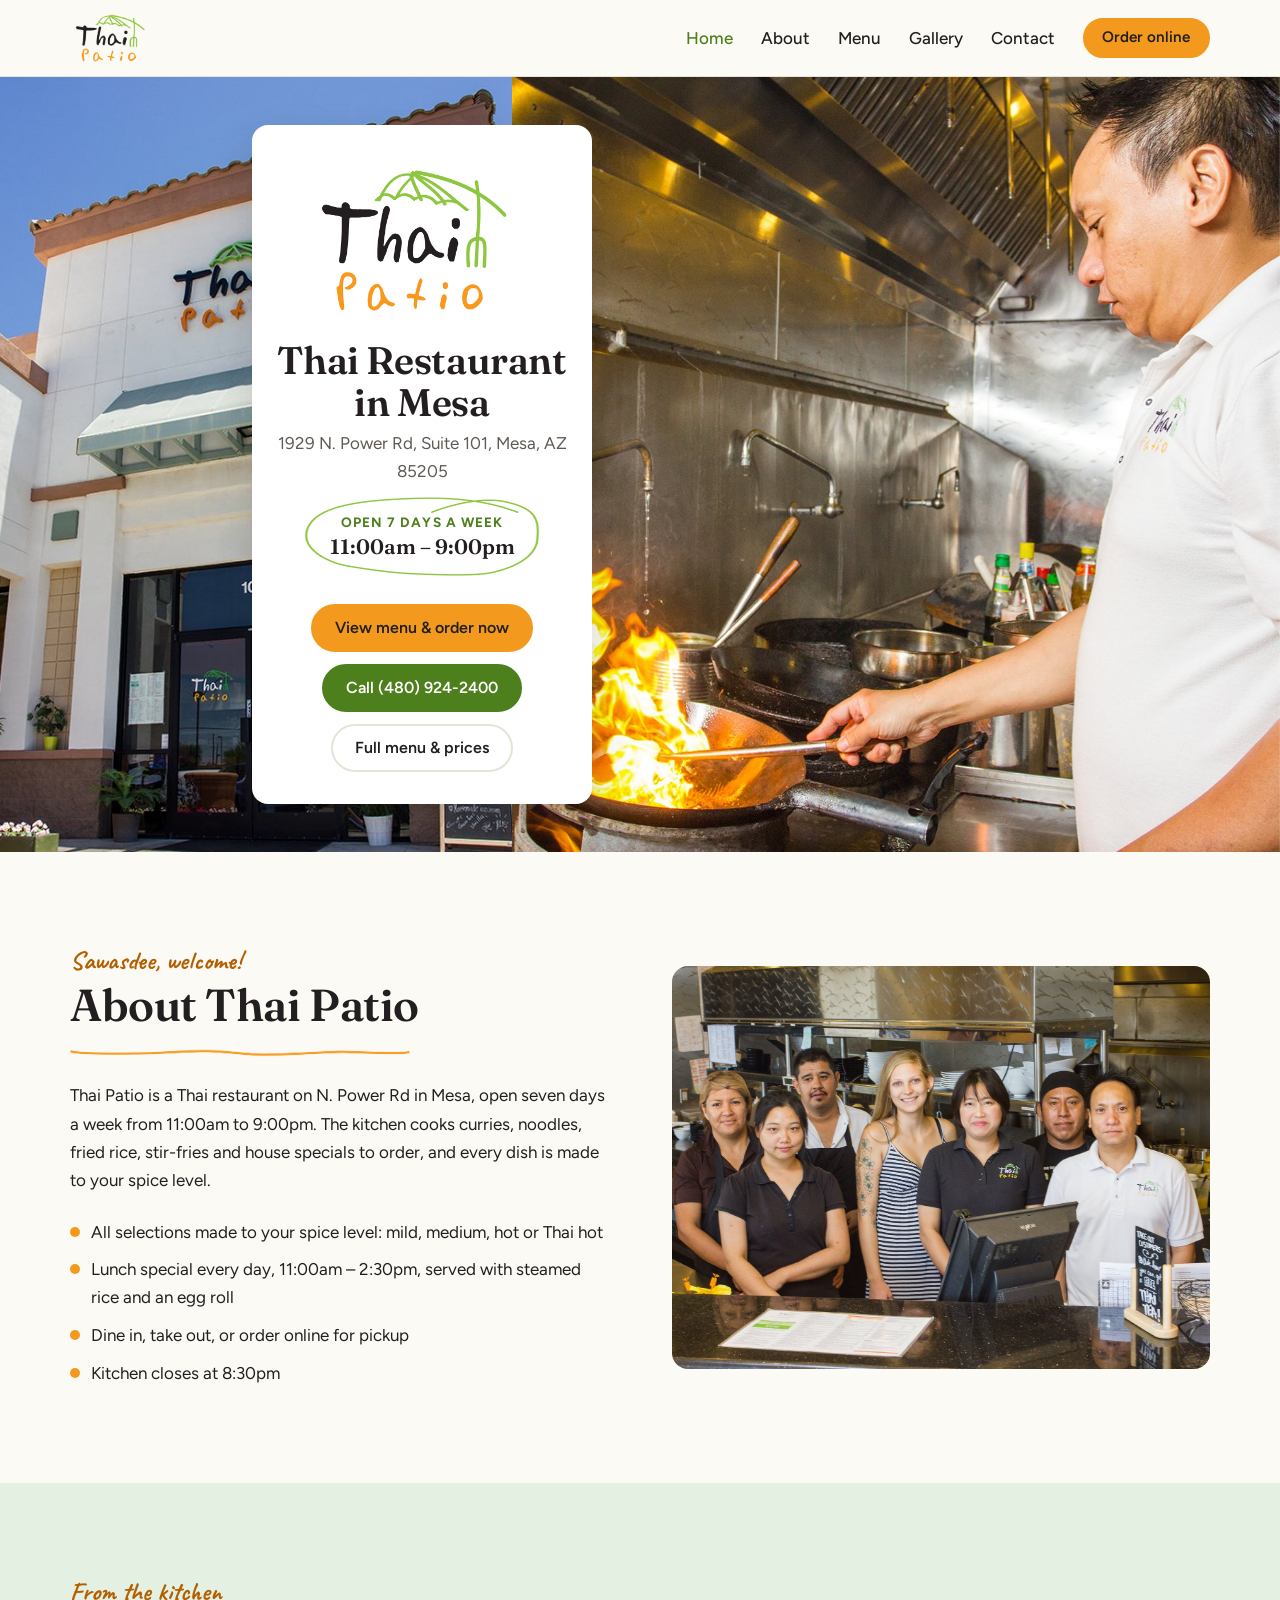
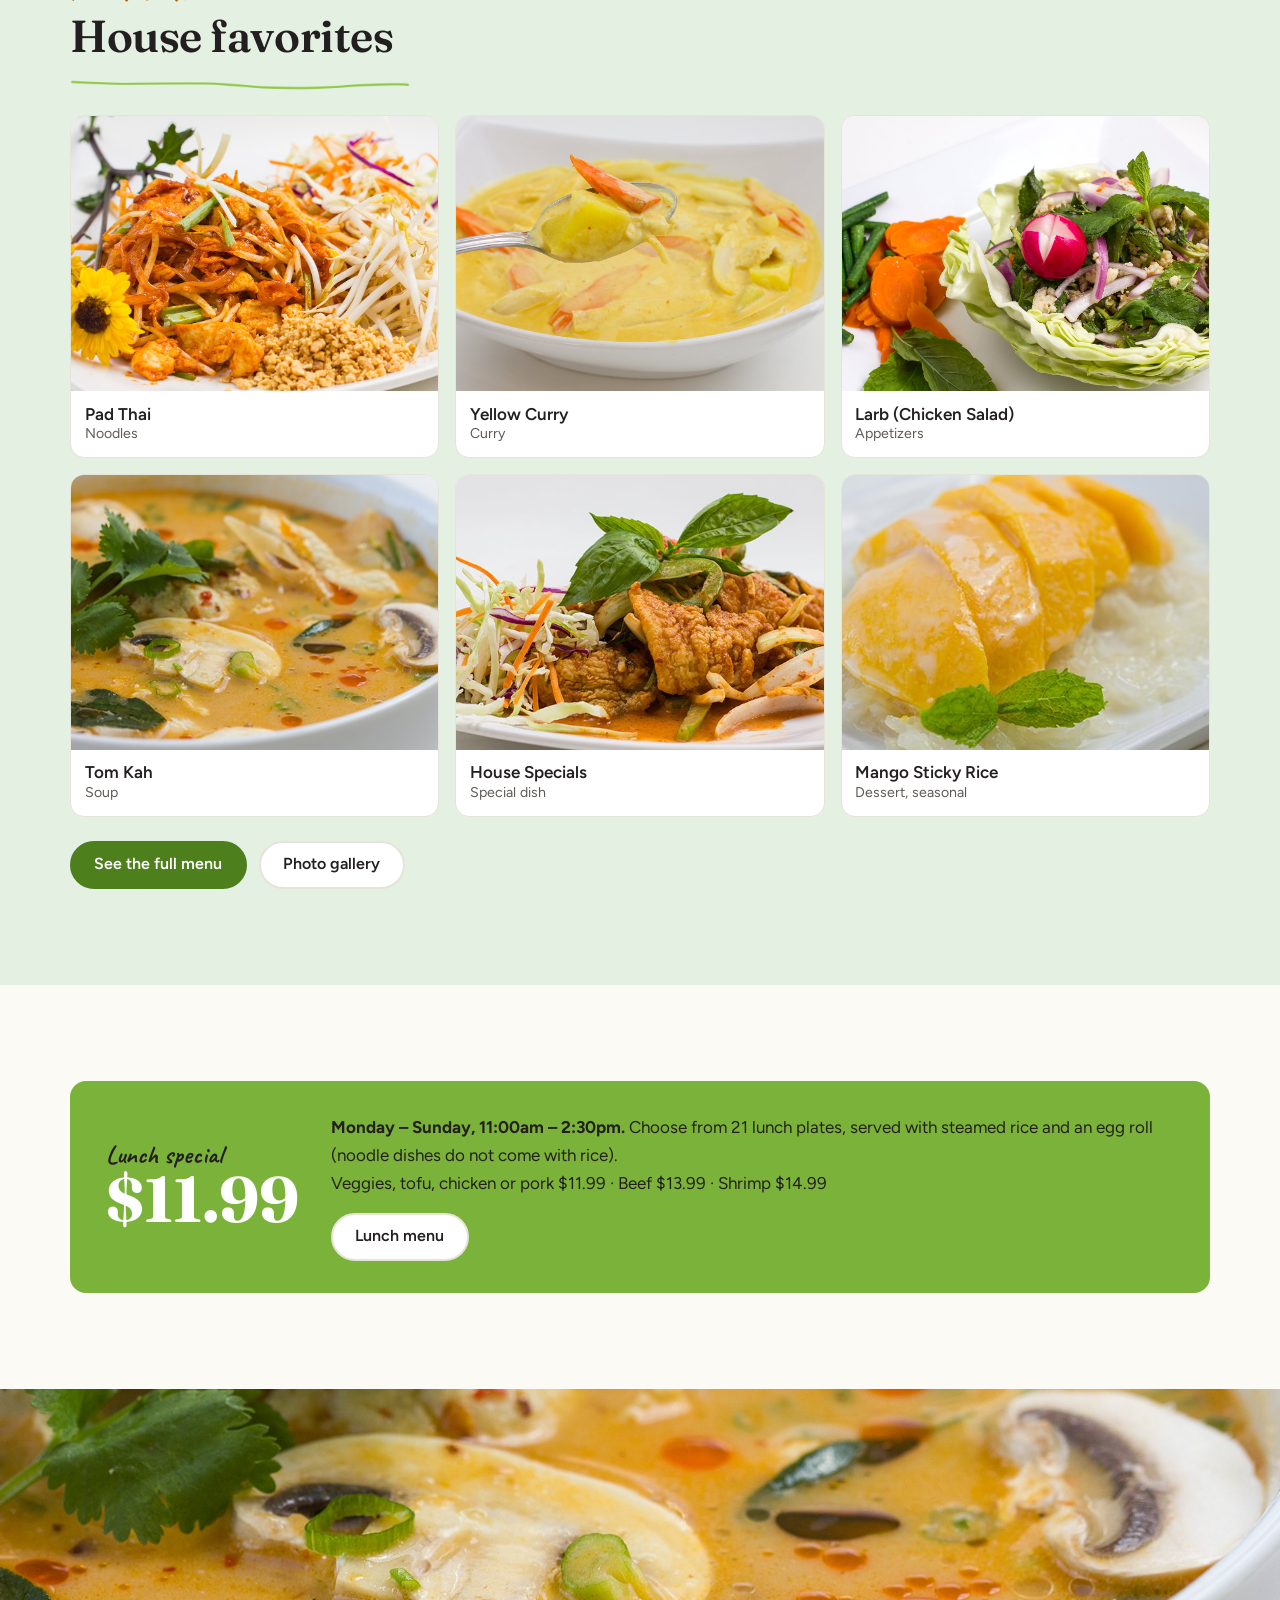
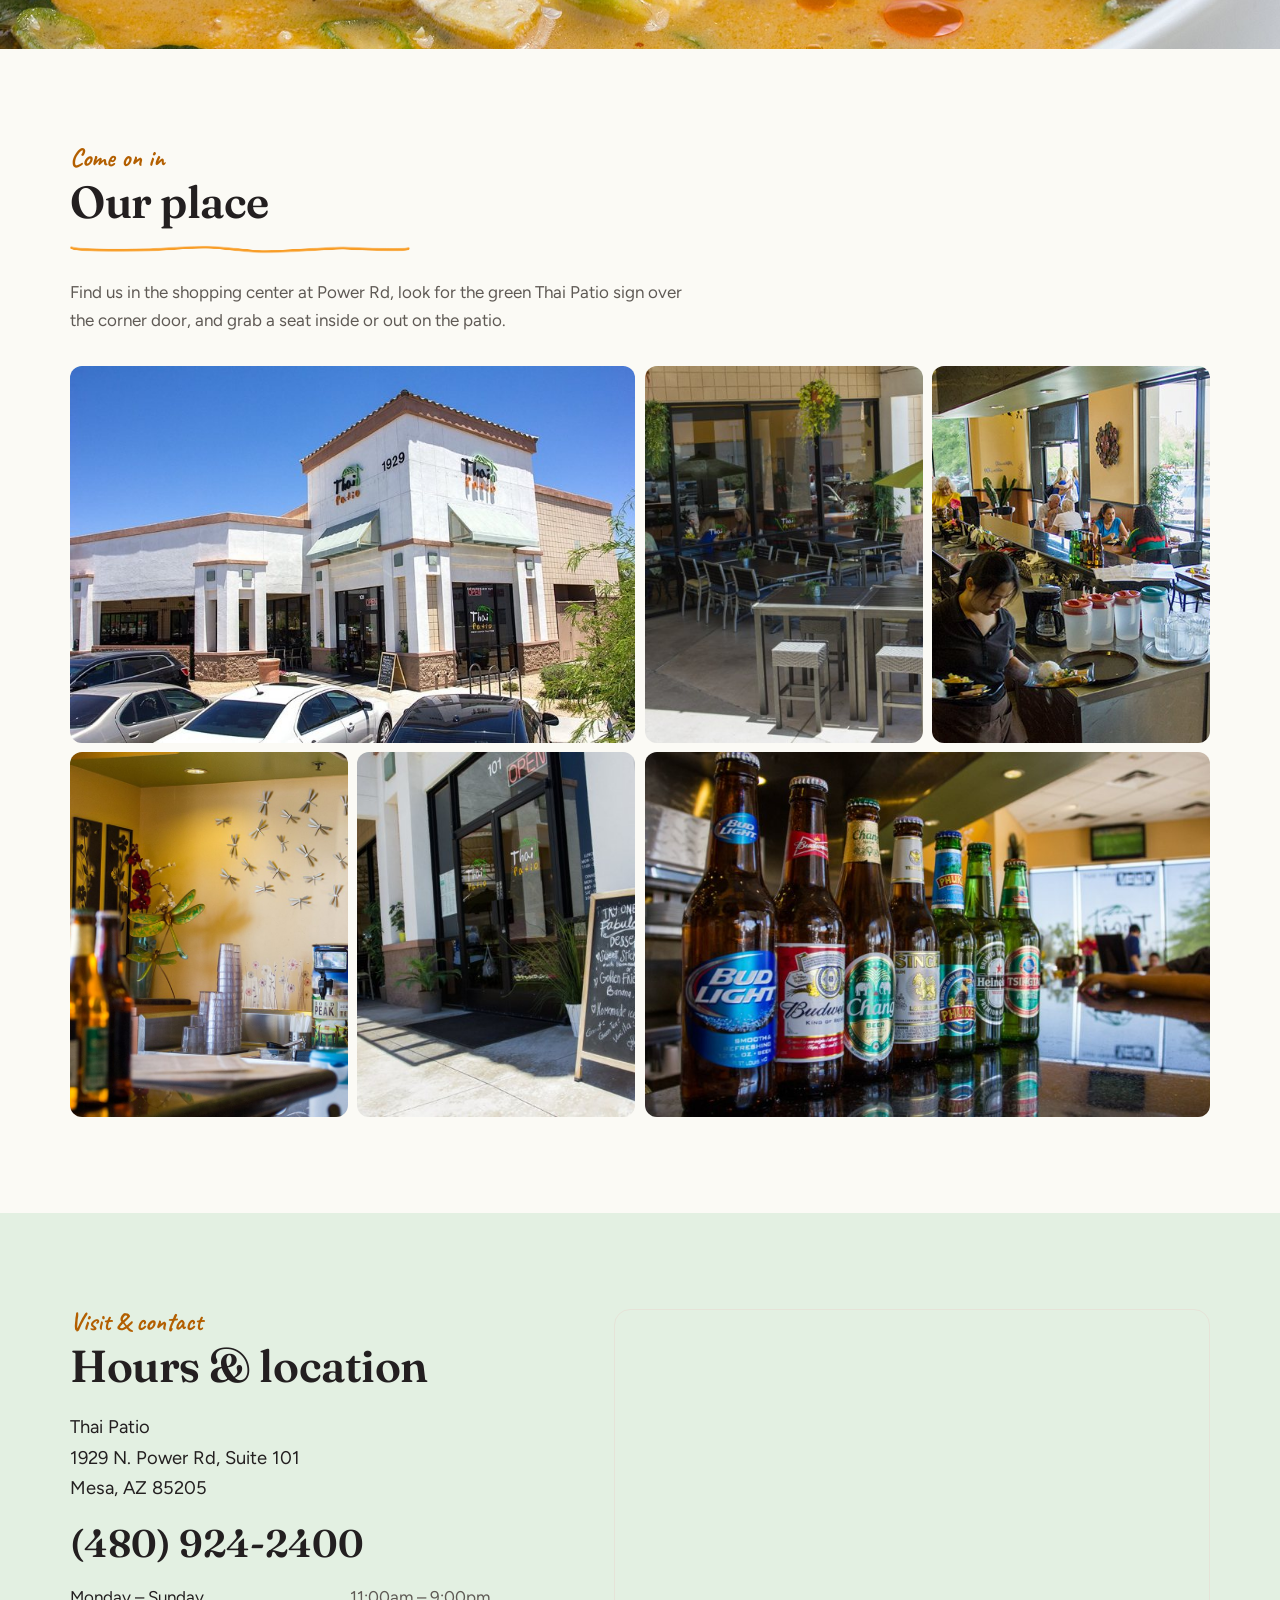
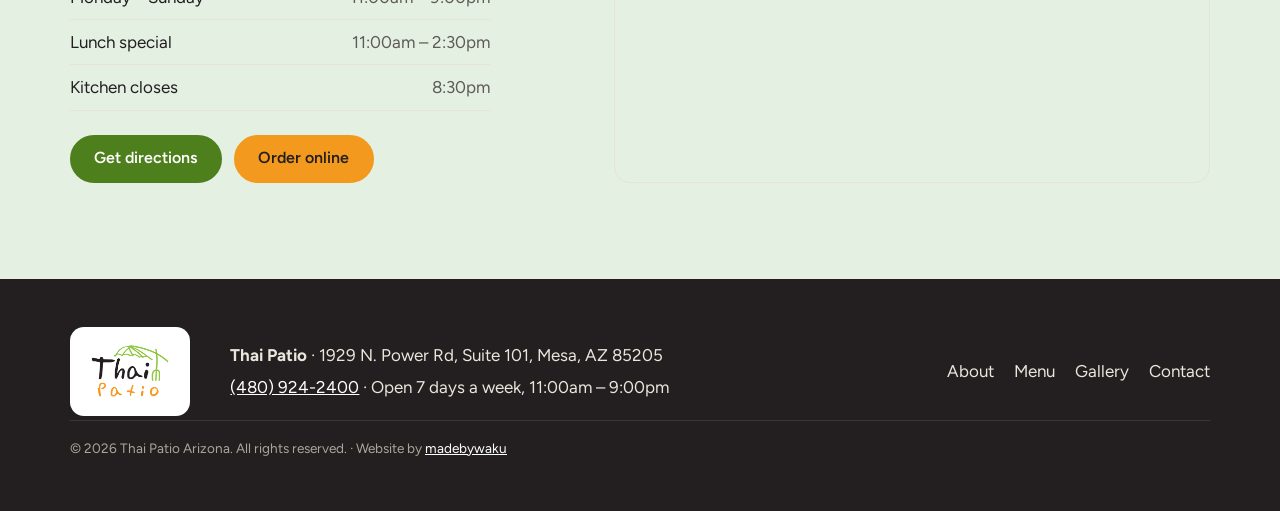
==== index.html @ 11bf4677 "Speed up the logo handwriting (4.75s -> 3.4s) and bring the fade into the page forward Co-Authored-B" ====
<!doctype html>
<html lang="en">
<head>
  <meta charset="utf-8">
  <meta name="viewport" content="width=device-width, initial-scale=1">
  <title>Thai Patio | Thai Restaurant in Mesa, AZ</title>
  <meta name="description" content="Thai Patio, Thai restaurant at 1929 N. Power Rd, Suite 101, Mesa, AZ. Open 7 days a week, 11:00am to 9:00pm. Lunch specials daily. Call (480) 924-2400.">
  <link rel="canonical" href="https://yuwakuuu.github.io/thaipatio-redesign/">
  <meta name="theme-color" content="#fbfaf5">

  <meta property="og:type" content="website">
  <meta property="og:site_name" content="Thai Patio">
  <meta property="og:title" content="Thai Patio | Mesa, AZ">
  <meta property="og:description" content="Thai food at 1929 N. Power Rd, Suite 101, Mesa. Open 7 days a week, 11:00am to 9:00pm.">
  <meta property="og:url" content="https://yuwakuuu.github.io/thaipatio-redesign/">
  <meta property="og:image" content="https://yuwakuuu.github.io/thaipatio-redesign/images/hero-chef-wok.jpg">
  <meta name="twitter:card" content="summary_large_image">

  <link rel="icon" href="images/favicon.png" type="image/png">
  <link rel="apple-touch-icon" href="images/favicon.png">
  <link rel="preconnect" href="https://fonts.googleapis.com">
  <link rel="preconnect" href="https://fonts.gstatic.com" crossorigin>
  <link rel="stylesheet" href="https://fonts.googleapis.com/css2?family=Caveat:wght@700&family=Figtree:wght@400;500;600;700&family=Fraunces:opsz,wght@9..144,600;9..144,700&display=swap">
  <link rel="preload" as="image" href="images/hero-chef-wok.jpg">
  <link rel="stylesheet" href="styles.css">
  <script>
    // Play the wok intro once per visit (add ?intro to the URL to see it again); never with reduced motion
    try {
      if (!matchMedia('(prefers-reduced-motion: reduce)').matches && (!sessionStorage.getItem('tp-intro') || /[?&]intro/.test(location.search))) {
        document.documentElement.classList.add('intro-on');
      }
    } catch (e) {}
  </script>

  <script type="application/ld+json">
  {
    "@context": "https://schema.org",
    "@type": "Restaurant",
    "name": "Thai Patio",
    "url": "https://yuwakuuu.github.io/thaipatio-redesign/",
    "logo": "https://yuwakuuu.github.io/thaipatio-redesign/images/logo-large.png",
    "image": "https://yuwakuuu.github.io/thaipatio-redesign/images/hero-chef-wok.jpg",
    "telephone": "+1-480-924-2400",
    "servesCuisine": "Thai",
    "menu": "https://yuwakuuu.github.io/thaipatio-redesign/menu.html",
    "acceptsReservations": false,
    "address": {
      "@type": "PostalAddress",
      "streetAddress": "1929 N. Power Rd, Suite 101",
      "addressLocality": "Mesa",
      "addressRegion": "AZ",
      "postalCode": "85205",
      "addressCountry": "US"
    },
    "openingHoursSpecification": [{
      "@type": "OpeningHoursSpecification",
      "dayOfWeek": ["Monday", "Tuesday", "Wednesday", "Thursday", "Friday", "Saturday", "Sunday"],
      "opens": "11:00",
      "closes": "21:00"
    }]
  }
  </script>
</head>
<body>
  <div class="wok-intro">
    <div class="intro-stage" aria-hidden="true">
      <svg class="wok" viewBox="0 0 320 280" width="320" height="280">
        <defs>
          <linearGradient id="fire" x1="0" y1="1" x2="0" y2="0">
            <stop offset="0" stop-color="#fff3b0"/>
            <stop offset=".35" stop-color="#ffc533"/>
            <stop offset=".7" stop-color="#f39a1e"/>
            <stop offset="1" stop-color="#e2461b"/>
          </linearGradient>
          <linearGradient id="steel" x1="0" y1="0" x2="0" y2="1">
            <stop offset="0" stop-color="#5d5856"/>
            <stop offset="1" stop-color="#1f1b1a"/>
          </linearGradient>
        </defs>
        <g class="flames">
          <path class="f f1" d="M160 168 C118 140 120 92 146 46 C150 82 166 88 170 62 C196 104 204 142 160 168 Z"/>
          <path class="f f2" d="M120 170 C96 152 98 124 112 100 C116 120 126 122 128 110 C142 132 144 156 120 170 Z"/>
          <path class="f f3" d="M202 170 C178 154 180 126 196 96 C198 118 210 122 212 106 C228 132 228 158 202 170 Z"/>
          <path class="f f4" d="M160 170 C140 158 142 134 154 112 C158 128 166 130 168 120 C180 140 180 160 160 170 Z" fill="#fff6c8"/>
        </g>
        <g class="sparks">
          <circle cx="150" cy="120" r="2.5"/><circle cx="178" cy="110" r="2"/><circle cx="132" cy="128" r="1.8"/>
          <circle cx="196" cy="124" r="2.2"/><circle cx="166" cy="96" r="1.6"/>
        </g>
        <g class="pan">
          <path d="M262 176 L312 150" stroke="#2b2523" stroke-width="10" stroke-linecap="round"/>
          <path d="M296 158 L314 148" stroke="#8a5a2b" stroke-width="12" stroke-linecap="round"/>
          <path d="M44 168 Q160 262 276 168 Z" fill="url(#steel)"/>
          <ellipse cx="160" cy="168" rx="117" ry="10" fill="#3a3432"/>
          <path d="M70 186 Q120 222 176 214" stroke="#8d8681" stroke-width="3" fill="none" stroke-linecap="round" opacity=".55"/>
        </g>
        <g class="burner">
          <rect x="112" y="238" width="96" height="10" rx="5" fill="#2b2523"/>
          <path d="M122 238 q4 -12 8 0 M142 238 q4 -14 8 0 M162 238 q4 -14 8 0 M182 238 q4 -12 8 0" stroke="#5aa9ff" stroke-width="3" fill="none"/>
        </g>
      </svg>
      <p class="intro-text">Firing up the wok…</p>
    </div>
    <div class="intro-flare"></div>
    <div class="logo-stage">
        <svg class="paint-logo" viewBox="0 0 1600 1222" role="img" aria-label="Thai Patio logo">
            <defs>
              <clipPath id="c-T"><polygon points="88,340 499,340 499,464 472,464 472,782 88,782"/></clipPath>
              <mask id="m-T" maskUnits="userSpaceOnUse" x="0" y="0" width="1600" height="1222"><path class="pen" pathLength="1" style="--d:0.00s;--t:0.10s" stroke-width="94" d="M100 392 C110 394 137 400 160 404 C183 408 217 412 240 414 C263 416 273 414 300 414 C327 414 367 411 400 411 C433 411 480 414 496 414"/><path class="pen" pathLength="1" style="--d:0.12s;--t:0.10s" stroke-width="94" d="M258 352 C258 363 259 392 258 420 C257 448 256 487 254 520 C252 553 250 588 248 620 C246 652 243 685 240 710 C237 735 233 758 232 768"/></mask>
              <clipPath id="c-h"><polygon points="499,354 678,354 678,782 472,782 472,464 499,464"/></clipPath>
              <mask id="m-h" maskUnits="userSpaceOnUse" x="0" y="0" width="1600" height="1222"><path class="pen" pathLength="1" style="--d:0.29s;--t:0.09s" stroke-width="90" d="M552 380 C550 395 544 438 540 470 C536 502 532 537 528 570 C524 603 520 639 518 670 C516 701 515 743 514 758"/><path class="pen" pathLength="1" style="--d:0.40s;--t:0.09s" stroke-width="90" d="M526 668 C530 660 542 632 552 618 C562 604 575 591 585 584 C595 577 604 572 612 575 C620 578 629 588 633 600 C637 612 637 628 636 645 C635 662 631 686 628 705 C625 724 619 752 617 762"/></mask>
              <clipPath id="c-a"><rect x="678" y="440" width="288" height="342"/></clipPath>
              <mask id="m-a" maskUnits="userSpaceOnUse" x="0" y="0" width="1600" height="1222"><path class="pen" pathLength="1" style="--d:0.56s;--t:0.11s" stroke-width="72" d="M830 578 C827 572 819 552 812 545 C805 538 798 534 788 535 C778 536 765 542 755 552 C745 562 736 578 730 595 C724 612 719 634 718 655 C717 676 719 701 725 718 C731 735 741 752 752 758 C763 764 779 762 790 755 C801 748 811 732 818 718 C825 704 830 678 832 670"/><path class="pen" pathLength="1" style="--d:0.69s;--t:0.09s" stroke-width="72" d="M822 548 C824 557 830 582 836 600 C842 618 848 640 858 655 C868 670 881 682 893 690 C905 698 921 699 932 703 C943 707 954 714 958 716"/></mask>
              <clipPath id="c-i"><rect x="966" y="440" width="120" height="342"/></clipPath>
              <mask id="m-i" maskUnits="userSpaceOnUse" x="0" y="0" width="1600" height="1222"><path class="pen" pathLength="1" style="--d:0.85s;--t:0.09s" stroke-width="74" d="M1022 598 C1020 608 1016 636 1012 655 C1008 674 1002 698 998 715 C994 732 991 751 990 758"/><path class="pen" pathLength="1" style="--d:0.96s;--t:0.09s" stroke-width="74" d="M1028 470 C1028 479 1030 516 1031 525"/></mask>
              <clipPath id="c-umbrella"><polygon points="416,0 1600,0 1600,819 1086,819 1086,440 678,440 678,354 499,354 499,340 416,340"/></clipPath>
              <mask id="m-umbrella" maskUnits="userSpaceOnUse" x="0" y="0" width="1600" height="1222"><path class="pen" pathLength="1" style="--d:1.12s;--t:0.09s" stroke-width="54" d="M473 329 C480 320 500 294 515 275 C530 256 546 235 565 217 C584 199 606 180 632 167 C658 154 708 144 723 139"/><path class="pen" pathLength="1" style="--d:1.23s;--t:0.09s" stroke-width="54" d="M757 129 C779 134 846 146 890 158 C934 170 980 189 1023 204 C1066 219 1113 234 1148 250 C1183 266 1204 280 1232 298 C1260 316 1290 336 1315 358 C1340 380 1371 420 1382 433"/><path class="pen" pathLength="1" style="--d:1.35s;--t:0.09s" stroke-width="54" d="M728 150 C722 157 703 176 690 192 C677 208 660 227 648 246 C636 265 620 294 615 304"/><path class="pen" pathLength="1" style="--d:1.46s;--t:0.09s" stroke-width="54" d="M732 150 C736 162 747 192 757 221 C767 250 784 308 790 325"/><path class="pen" pathLength="1" style="--d:1.57s;--t:0.09s" stroke-width="54" d="M740 146 C752 154 790 177 815 196 C840 215 866 236 890 262 C914 288 946 339 957 354"/><path class="pen" pathLength="1" style="--d:1.68s;--t:0.09s" stroke-width="54" d="M748 142 C766 150 818 166 857 188 C896 210 939 236 982 271 C1025 306 1093 375 1115 396"/><path class="pen" pathLength="1" style="--d:1.79s;--t:0.09s" stroke-width="54" d="M478 329 C484 324 502 304 515 296 C528 288 542 279 557 283 C572 287 592 320 607 321 C622 322 633 294 648 288 C663 282 682 282 698 288 C714 294 729 321 744 323 C759 325 774 306 790 302 C806 298 822 291 840 300 C858 309 880 348 898 354 C916 360 928 336 948 333 C968 330 996 330 1015 333 C1034 336 1053 346 1061 348"/><path class="pen" pathLength="1" style="--d:1.90s;--t:0.09s" stroke-width="54" d="M1180 200 C1182 222 1191 287 1194 329 C1197 371 1200 410 1200 454 C1200 498 1198 540 1194 596 C1190 652 1182 757 1179 789"/><path class="pen" pathLength="1" style="--d:2.01s;--t:0.09s" stroke-width="54" d="M1125 789 C1124 774 1121 721 1122 696 C1123 671 1124 654 1130 638 C1136 622 1146 610 1157 602 C1168 594 1186 590 1198 592 C1210 594 1223 600 1230 612 C1237 624 1240 632 1242 662 C1244 692 1240 768 1240 789"/></mask>
              <clipPath id="c-P"><rect x="184" y="819" width="194" height="306"/></clipPath>
              <mask id="m-P" maskUnits="userSpaceOnUse" x="0" y="0" width="1600" height="1222"><path class="pen" pathLength="1" style="--d:2.17s;--t:0.09s" stroke-width="64" d="M226 862 C227 877 228 922 230 950 C232 978 234 1007 236 1030 C238 1053 241 1080 242 1090"/><path class="pen" pathLength="1" style="--d:2.28s;--t:0.09s" stroke-width="64" d="M206 945 C210 931 223 880 232 862 C241 844 251 844 262 840 C273 836 289 834 300 838 C311 842 324 852 330 862 C336 872 338 889 334 900 C330 911 318 920 308 928 C298 936 278 945 272 948"/></mask>
              <clipPath id="c-a2"><rect x="378" y="819" width="272" height="306"/></clipPath>
              <mask id="m-a2" maskUnits="userSpaceOnUse" x="0" y="0" width="1600" height="1222"><path class="pen" pathLength="1" style="--d:2.44s;--t:0.09s" stroke-width="60" d="M505 942 C502 940 494 927 486 928 C478 929 464 934 456 946 C448 958 438 982 435 1000 C432 1018 432 1040 436 1055 C440 1070 450 1084 458 1088 C466 1092 478 1086 487 1078 C496 1070 506 1054 512 1042 C518 1030 520 1011 522 1005"/><path class="pen" pathLength="1" style="--d:2.55s;--t:0.09s" stroke-width="60" d="M508 932 C510 941 515 969 520 985 C525 1001 532 1019 540 1030 C548 1041 559 1047 570 1052 C581 1057 600 1059 606 1060"/></mask>
              <clipPath id="c-t"><rect x="650" y="819" width="226" height="306"/></clipPath>
              <mask id="m-t" maskUnits="userSpaceOnUse" x="0" y="0" width="1600" height="1222"><path class="pen" pathLength="1" style="--d:2.71s;--t:0.09s" stroke-width="60" d="M794 880 C792 890 785 920 780 940 C775 960 770 982 766 1000 C762 1018 759 1035 757 1050 C755 1065 755 1083 755 1090"/><path class="pen" pathLength="1" style="--d:2.82s;--t:0.09s" stroke-width="60" d="M700 995 C708 996 735 998 750 1000 C765 1002 778 1005 790 1010 C802 1015 818 1025 824 1028"/></mask>
              <clipPath id="c-i2"><rect x="875" y="819" width="155" height="306"/></clipPath>
              <mask id="m-i2" maskUnits="userSpaceOnUse" x="0" y="0" width="1600" height="1222"><path class="pen" pathLength="1" style="--d:2.98s;--t:0.09s" stroke-width="58" d="M960 993 C959 1001 954 1024 952 1040 C950 1056 947 1082 946 1090"/><path class="pen" pathLength="1" style="--d:3.09s;--t:0.09s" stroke-width="58" d="M955 912 C955 918 955 942 955 948"/></mask>
              <clipPath id="c-o"><rect x="1030" y="819" width="210" height="306"/></clipPath>
              <mask id="m-o" maskUnits="userSpaceOnUse" x="0" y="0" width="1600" height="1222"><path class="pen" pathLength="1" style="--d:3.25s;--t:0.11s" stroke-width="58" d="M1125 955 C1122 963 1110 988 1108 1005 C1106 1022 1106 1042 1112 1055 C1118 1068 1133 1079 1145 1082 C1157 1085 1174 1080 1185 1072 C1196 1064 1205 1049 1210 1035 C1215 1021 1215 1004 1213 990 C1211 976 1205 959 1196 950 C1187 941 1172 934 1160 934 C1148 934 1135 940 1126 948 C1117 956 1111 975 1108 980"/></mask>
            </defs>
            <image href="images/logo-large.png" width="1600" height="1222" clip-path="url(#c-T)" mask="url(#m-T)"/>
            <image href="images/logo-large.png" width="1600" height="1222" clip-path="url(#c-h)" mask="url(#m-h)"/>
            <image href="images/logo-large.png" width="1600" height="1222" clip-path="url(#c-a)" mask="url(#m-a)"/>
            <image href="images/logo-large.png" width="1600" height="1222" clip-path="url(#c-i)" mask="url(#m-i)"/>
            <image href="images/logo-large.png" width="1600" height="1222" clip-path="url(#c-umbrella)" mask="url(#m-umbrella)"/>
            <image href="images/logo-large.png" width="1600" height="1222" clip-path="url(#c-P)" mask="url(#m-P)"/>
            <image href="images/logo-large.png" width="1600" height="1222" clip-path="url(#c-a2)" mask="url(#m-a2)"/>
            <image href="images/logo-large.png" width="1600" height="1222" clip-path="url(#c-t)" mask="url(#m-t)"/>
            <image href="images/logo-large.png" width="1600" height="1222" clip-path="url(#c-i2)" mask="url(#m-i2)"/>
            <image href="images/logo-large.png" width="1600" height="1222" clip-path="url(#c-o)" mask="url(#m-o)"/>
          </svg>
        <p class="stage-tag">Thai Restaurant · Mesa, AZ</p>
    </div>
    <button class="intro-skip" type="button">Skip intro</button>
  </div>

  <a class="skip" href="#main">Skip to content</a>

  <header class="nav">
    <div class="wrap nav-in">
      <a class="brand" href="index.html" aria-label="Thai Patio, home">
        <img src="images/logo.png" alt="Thai Patio" width="467" height="356">
      </a>
      <button class="menu-btn" aria-expanded="false" aria-controls="menu" aria-label="Open menu">
        <span></span><span></span>
      </button>
      <nav id="menu" class="menu" aria-label="Main">
        <a href="index.html" aria-current="page">Home</a>
        <a href="index.html#about">About</a>
        <a href="menu.html">Menu</a>
        <a href="gallery.html">Gallery</a>
        <a href="index.html#visit">Contact</a>
        <a class="btn btn-sm btn-mango" href="https://ordering.chownow.com/order/7850/locations" target="_blank" rel="noopener">Order online</a>
      </nav>
    </div>
  </header>

  <main id="main">
    <section class="hero">
      <img class="hero-img" src="images/hero-chef-wok.jpg" alt="Thai Patio chef tossing a flaming wok in the kitchen" width="1677" height="1133" fetchpriority="high">
      <img class="hero-side" src="images/storefront-tall.jpg" alt="Front of the Thai Patio restaurant with its sign" width="647" height="844">
      <div class="wrap">
        <div class="hero-card">
          <img class="hero-logo" src="images/logo-large.png" alt="Thai Patio logo" width="1600" height="1222">
          <h1>Thai Restaurant in Mesa</h1>
          <p>1929 N. Power Rd, Suite 101, Mesa, AZ 85205</p>
          <div class="open-badge">
            <img src="images/doodle-green-circle.png" alt="" width="1283" height="625">
            <strong>Open 7 days a week</strong>
            <span>11:00am – 9:00pm</span>
          </div>
          <div class="cta">
            <a class="btn btn-mango" href="https://ordering.chownow.com/order/7850/locations" target="_blank" rel="noopener">View menu &amp; order now</a>
            <a class="btn" href="tel:+14809242400">Call (480) 924-2400</a>
            <a class="btn btn-ghost" href="menu.html">Full menu &amp; prices</a>
          </div>
        </div>
      </div>
    </section>

    <section id="about" class="section">
      <div class="wrap split">
        <div>
          <p class="hand">Sawasdee, welcome!</p>
          <h2>About Thai Patio</h2>
          <img class="doodle" src="images/doodle-orange-line.png" alt="" width="1644" height="42">
          <p>Thai Patio is a Thai restaurant on N. Power Rd in Mesa, open seven days a week from 11:00am to 9:00pm. The kitchen cooks curries, noodles, fried rice, stir-fries and house specials to order, and every dish is made to your spice level.</p>
          <ul class="facts">
            <li>All selections made to your spice level: mild, medium, hot or Thai hot</li>
            <li>Lunch special every day, 11:00am – 2:30pm, served with steamed rice and an egg roll</li>
            <li>Dine in, take out, or order online for pickup</li>
            <li>Kitchen closes at 8:30pm</li>
          </ul>
        </div>
        <img src="images/team.jpg" alt="The Thai Patio team standing behind the front counter" width="1600" height="1141" loading="lazy">
      </div>
    </section>

    <section class="section mint">
      <div class="wrap">
        <p class="hand">From the kitchen</p>
        <h2>House favorites</h2>
        <img class="doodle" src="images/doodle-green-line.png" alt="" width="1842" height="64">
        <div class="dishes">
          <a class="dish" href="menu.html#noodles"><figure><img src="images/g08-pad-thai.jpg" alt="Pad thai with bean sprouts and crushed peanuts" width="1215" height="783" loading="lazy"><figcaption>Pad Thai <small>Noodles</small></figcaption></figure></a>
          <a class="dish" href="menu.html#curry"><figure><img src="images/g13-yellow-curry.jpg" alt="Yellow curry with potato and carrots" width="1367" height="881" loading="lazy"><figcaption>Yellow Curry <small>Curry</small></figcaption></figure></a>
          <a class="dish" href="menu.html#appetizers"><figure><img src="images/larb-salad.jpg" alt="Larb chicken salad served in a cabbage leaf" width="1600" height="1079" loading="lazy"><figcaption>Larb (Chicken Salad) <small>Appetizers</small></figcaption></figure></a>
          <a class="dish" href="menu.html#soup"><figure><img src="images/g19-tom-kha.jpg" alt="Tom kah coconut soup with mushrooms and cilantro" width="632" height="407" loading="lazy"><figcaption>Tom Kah <small>Soup</small></figcaption></figure></a>
          <a class="dish" href="menu.html#special"><figure><img src="images/chili-fish-basil.jpg" alt="Crispy fried dish in red curry sauce with Thai basil and peppers" width="560" height="458" loading="lazy"><figcaption>House Specials <small>Special dish</small></figcaption></figure></a>
          <a class="dish" href="menu.html#desserts"><figure><img src="images/g21-mango-sticky-rice.jpg" alt="Sweet sticky rice with sliced mango" width="527" height="340" loading="lazy"><figcaption>Mango Sticky Rice <small>Dessert, seasonal</small></figcaption></figure></a>
        </div>
        <div class="cta"><a class="btn" href="menu.html">See the full menu</a><a class="btn btn-ghost" href="gallery.html">Photo gallery</a></div>
      </div>
    </section>

    <section class="section">
      <div class="wrap">
        <div class="lunch">
          <div>
            <p class="hand" style="color:var(--ink)">Lunch special</p>
            <div class="price-big">$11.99</div>
          </div>
          <div>
            <p><strong>Monday – Sunday, 11:00am – 2:30pm.</strong> Choose from 21 lunch plates, served with steamed rice and an egg roll (noodle dishes do not come with rice).</p>
            <p>Veggies, tofu, chicken or pork $11.99 · Beef $13.99 · Shrimp $14.99</p>
            <div class="cta" style="margin-top:1rem"><a class="btn btn-ghost" href="menu.html#lunch">Lunch menu</a></div>
          </div>
        </div>
      </div>
    </section>

    <div class="strip"><img src="images/banner-tom-kha.jpg" alt="Tom kah soup with mushrooms and chili oil" width="1838" height="444" loading="lazy"></div>

    <section class="section">
      <div class="wrap">
        <p class="hand">Come on in</p>
        <h2>Our place</h2>
        <img class="doodle" src="images/doodle-orange-line.png" alt="" width="1644" height="42">
        <p class="intro">Find us in the shopping center at Power Rd, look for the green Thai Patio sign over the corner door, and grab a seat inside or out on the patio.</p>
        <div class="place">
          <img class="wide" src="images/g01-storefront.jpg" alt="Thai Patio building at 1929 N. Power Rd under blue sky" width="726" height="484" loading="lazy">
          <img src="images/g03-patio.jpg" alt="Outdoor patio tables with a green umbrella" width="729" height="470" loading="lazy">
          <img src="images/dining-room.jpg" alt="Dining room with a server carrying plates" width="650" height="493" loading="lazy">
          <img src="images/bar-counter.jpg" alt="Drinks counter with dragonfly wall art" width="980" height="778" loading="lazy">
          <img src="images/g02-entrance.jpg" alt="Front entrance with a chalkboard specials sign" width="729" height="471" loading="lazy">
          <img class="wide" src="images/g06-beers.jpg" alt="Domestic and imported beers lined up on the bar" width="729" height="470" loading="lazy">
        </div>
      </div>
    </section>

    <section id="visit" class="section mint">
      <div class="wrap visit">
        <div>
          <p class="hand">Visit &amp; contact</p>
          <h2>Hours &amp; location</h2>
          <address>
            Thai Patio<br>
            1929 N. Power Rd, Suite 101<br>
            Mesa, AZ 85205
          </address>
          <a class="phone" href="tel:+14809242400">(480) 924-2400</a>
          <table class="hours" aria-label="Opening hours">
            <tr><th scope="row">Monday – Sunday</th><td>11:00am – 9:00pm</td></tr>
            <tr><th scope="row">Lunch special</th><td>11:00am – 2:30pm</td></tr>
            <tr><th scope="row">Kitchen closes</th><td>8:30pm</td></tr>
          </table>
          <div class="cta">
            <a class="btn" href="https://www.google.com/maps/dir/?api=1&amp;destination=1929+N+Power+Rd+Suite+101,+Mesa,+AZ+85205" target="_blank" rel="noopener">Get directions</a>
            <a class="btn btn-mango" href="https://ordering.chownow.com/order/7850/locations" target="_blank" rel="noopener">Order online</a>
          </div>
        </div>
        <div class="map">
          <iframe title="Map to Thai Patio" src="https://www.google.com/maps?q=1929+N+Power+Rd+Suite+101,+Mesa,+AZ+85205&amp;output=embed" loading="lazy" referrerpolicy="no-referrer-when-downgrade"></iframe>
        </div>
      </div>
    </section>
  </main>

  <footer class="footer">
    <div class="wrap footer-in">
      <a class="logo-chip" href="index.html"><img src="images/logo-old.gif" alt="Thai Patio" width="360" height="275" loading="lazy"></a>
      <div>
        <p><strong>Thai Patio</strong> · 1929 N. Power Rd, Suite 101, Mesa, AZ 85205</p>
        <p><a href="tel:+14809242400">(480) 924-2400</a> · Open 7 days a week, 11:00am – 9:00pm</p>
      </div>
      <nav aria-label="Footer">
        <a href="index.html#about">About</a><a href="menu.html">Menu</a><a href="gallery.html">Gallery</a><a href="index.html#visit">Contact</a>
      </nav>
    </div>
    <div class="wrap"><p class="credit">© <span id="year">2026</span> Thai Patio Arizona. All rights reserved. · Website by <a href="https://github.com/yuwakuuu">madebywaku</a></p></div>
  </footer>

  <div class="order-fab">
    <a class="call" href="tel:+14809242400">Call</a>
    <a class="order" href="https://ordering.chownow.com/order/7850/locations" target="_blank" rel="noopener">Order online</a>
  </div>

  <script src="script.js" defer></script>
</body>
</html>
---- styles.css ----
:root {
  --bg: #fbfaf5;
  --mint: #e3f0e2;
  --card: #ffffff;
  --ink: #231f20;
  --muted: #5f5a55;
  --leaf: #7bb33a;
  --leaf-dark: #4d7f1d;
  --mango: #f39a1e;
  --mango-dark: #b35f00;
  --line: #e6e3d8;
  --serif: "Fraunces", Georgia, serif;
  --sans: "Figtree", system-ui, sans-serif;
  --hand: "Caveat", "Comic Sans MS", cursive;
  --r: 16px;
}

*, *::before, *::after { box-sizing: border-box; }
html { scroll-behavior: smooth; scroll-padding-top: 76px; }
body { margin: 0; background: var(--bg); color: var(--ink); font: 400 1.0625rem/1.65 var(--sans); -webkit-font-smoothing: antialiased; }
img { display: block; max-width: 100%; height: auto; }
a { color: var(--leaf-dark); }
h1, h2, h3 { font-family: var(--serif); font-weight: 600; line-height: 1.1; margin: 0 0 .5em; letter-spacing: -.01em; }
h1 { font-size: clamp(2.4rem, 8vw, 4.2rem); }
h2 { font-size: clamp(1.9rem, 5.5vw, 2.8rem); }
h3 { font-size: 1.25rem; }
:focus-visible { outline: 3px solid var(--mango); outline-offset: 3px; }

.wrap { width: min(1140px, 100% - 32px); margin-inline: auto; }
.skip { position: absolute; left: -999px; top: 8px; background: var(--ink); color: #fff; padding: 8px 14px; z-index: 100; border-radius: 6px; }
.skip:focus { left: 8px; }

.hand { font: 700 1.6rem/1 var(--hand); color: var(--mango-dark); margin: 0 0 .4rem; }
.intro { color: var(--muted); max-width: 58ch; margin: 0 0 2rem; }
.doodle { width: min(340px, 80%); height: auto; margin: -.2rem 0 1.5rem; opacity: .95; }

/* buttons */
.btn { display: inline-flex; align-items: center; justify-content: center; gap: .5rem; min-height: 48px; padding: 0 1.4rem; border-radius: 999px; background: var(--leaf-dark); color: #fff; text-decoration: none; font-weight: 600; border: 2px solid var(--leaf-dark); transition: background .2s, color .2s, border-color .2s; cursor: pointer; font-family: inherit; font-size: 1rem; }
.btn:hover { background: var(--ink); border-color: var(--ink); }
.btn-mango { background: var(--mango); border-color: var(--mango); color: var(--ink); }
.btn-mango:hover { background: var(--ink); border-color: var(--ink); color: #fff; }
.btn-ghost { background: #fff; color: var(--ink); border-color: var(--line); }
.btn-ghost:hover { background: #fff; color: var(--leaf-dark); border-color: var(--leaf); }
.btn-sm { min-height: 40px; padding: 0 1.1rem; font-size: .95rem; }
.cta { display: flex; flex-wrap: wrap; gap: .75rem; margin-top: 1.5rem; }

/* nav */
.nav { position: sticky; top: 0; z-index: 50; background: rgba(251,250,245,.94); backdrop-filter: blur(10px); border-bottom: 1px solid var(--line); }
.nav-in { display: flex; align-items: center; justify-content: space-between; height: 68px; }
.brand { display: flex; align-items: center; text-decoration: none; }
.brand img { height: 54px; width: auto; }
.menu-btn { width: 44px; height: 44px; background: none; border: 0; display: grid; place-content: center; gap: 6px; cursor: pointer; }
.menu-btn span { display: block; width: 24px; height: 2px; background: var(--ink); transition: transform .25s; }
.menu-btn[aria-expanded="true"] span:first-child { transform: translateY(4px) rotate(45deg); }
.menu-btn[aria-expanded="true"] span:last-child { transform: translateY(-4px) rotate(-45deg); }
.menu { position: absolute; inset: 68px 0 auto; background: var(--bg); border-bottom: 1px solid var(--line); display: none; flex-direction: column; padding: .5rem 16px 1.25rem; }
.menu.open { display: flex; }
.menu a:not(.btn) { color: var(--ink); text-decoration: none; padding: .8rem 0; border-bottom: 1px solid var(--line); font-weight: 500; }
.menu a[aria-current="page"] { color: var(--leaf-dark); }
.menu .btn { margin-top: 1rem; }

/* hero */
.hero { position: relative; background: var(--ink); }
.hero-img { width: 100%; aspect-ratio: 4 / 3; object-fit: cover; object-position: 30% 60%; }
.hero-side { display: none; }
.hero-card { position: relative; margin: -3rem 16px 0; background: var(--card); border-radius: var(--r); padding: 1.5rem 1.25rem 1.75rem; box-shadow: 0 18px 40px rgba(35,31,32,.18); text-align: center; }
.hero-logo { width: min(300px, 78%); margin: 0 auto .75rem; }

/* logo stage of the intro: the real logo image is revealed only where an invisible "pen" has travelled.
   Each letter (and the umbrella) is clipped to its own region and masked by round-capped guide strokes that
   are drawn along the letter's path, so it writes like a hand would. Paths come from the logo's measured shapes. */
.logo-stage { position: absolute; inset: 0; z-index: 1; display: grid; place-items: center; align-content: center; gap: 1rem;
  background: radial-gradient(circle at 50% 45%, #fffdf6 0%, #fbfaf5 55%, #efeadb 100%); animation: fade-in .45s ease-out 2.05s both; }
.paint-logo { width: min(560px, 82vw); height: auto; --base: 2.45s; }
.paint-logo image { mix-blend-mode: multiply; } /* the logo file has a white background; let the cream stage show through */
.pen { fill: none; stroke: #fff; stroke-linecap: round; stroke-linejoin: round; stroke-dasharray: 1 1; stroke-dashoffset: 1;
  animation: write var(--t) cubic-bezier(.35,0,.55,1) calc(var(--base) + var(--d)) both; }
.stage-tag { margin: 0; font: 600 clamp(1rem, 3vw, 1.25rem) var(--sans); letter-spacing: .18em; text-transform: uppercase; color: var(--leaf-dark); animation: fade-up .6s ease-out 5.85s both; }
@keyframes write { 0% { stroke-dashoffset: 1; opacity: 0; } 1% { opacity: 1; } 100% { stroke-dashoffset: 0; opacity: 1; } }
.hero-card h1 { font-size: clamp(1.7rem, 6vw, 2.4rem); margin-bottom: .35rem; }
.hero-card p { margin: 0 0 .25rem; color: var(--muted); }
.hero-card .cta { justify-content: center; }
.hero-card .cta .btn { flex: 1 1 100%; }
.open-badge { position: relative; display: inline-block; padding: .9rem 1.6rem; margin: .5rem 0 .25rem; }
.open-badge img { position: absolute; inset: 0; width: 100%; height: 100%; object-fit: fill; pointer-events: none; }
.open-badge strong { display: block; color: var(--leaf-dark); letter-spacing: .08em; font-size: .85rem; text-transform: uppercase; }
.open-badge span { font: 600 1.3rem var(--serif); }

/* page header (menu, gallery) */
.page-head { position: relative; overflow: hidden; background: var(--mint); }
.page-head img.banner { width: 100%; height: clamp(150px, 26vw, 300px); object-fit: cover; }
.page-head .wrap { padding: 2.25rem 0 1.5rem; }
.page-head h1 { font-size: clamp(2.2rem, 7vw, 3.6rem); margin-bottom: .25rem; }

/* sections */
.section { padding: 4.5rem 0; }
.mint { background: var(--mint); }
.split { display: grid; gap: 2rem; align-items: center; }
.split > img { border-radius: var(--r); width: 100%; aspect-ratio: 4 / 3; object-fit: cover; }
.facts { list-style: none; padding: 0; margin: 1.5rem 0 0; display: grid; gap: .6rem; }
.facts li { display: flex; gap: .7rem; align-items: baseline; }
.facts li::before { content: ""; flex: none; width: 10px; height: 10px; border-radius: 50%; background: var(--mango); transform: translateY(-1px); }

.dishes { display: grid; grid-template-columns: repeat(2, 1fr); gap: .75rem; }
.dish { margin: 0; background: var(--card); border-radius: 14px; overflow: hidden; border: 1px solid var(--line); text-decoration: none; color: inherit; transition: transform .2s, box-shadow .2s; }
.dish:hover { transform: translateY(-3px); box-shadow: 0 12px 26px rgba(35,31,32,.12); }
.dish figure { margin: 0; }
.dish img { width: 100%; aspect-ratio: 4 / 3; object-fit: cover; }
.dish figcaption { padding: .7rem .85rem .85rem; font-weight: 600; line-height: 1.3; }
.dish small { display: block; font-weight: 400; color: var(--muted); }

.place { display: grid; grid-template-columns: repeat(2, 1fr); gap: .6rem; }
.place img { width: 100%; height: 100%; aspect-ratio: 1; object-fit: cover; border-radius: 12px; }
.place img.wide { grid-column: span 2; aspect-ratio: 16 / 9; }

.strip img { width: 100%; height: clamp(120px, 22vw, 260px); object-fit: cover; }

.lunch { background: var(--leaf); color: var(--ink); border-radius: var(--r); padding: 1.75rem 1.5rem; display: grid; gap: 1rem; }
.lunch .price-big { font: 700 clamp(2.8rem, 10vw, 4rem)/1 var(--serif); color: #fff; }
.lunch p { margin: 0; }

.visit { display: grid; gap: 2rem; }
address { font-style: normal; font-size: 1.15rem; margin-bottom: 1rem; }
.hours { width: 100%; max-width: 420px; border-collapse: collapse; margin-top: .5rem; }
.hours th, .hours td { padding: .5rem 0; border-bottom: 1px solid var(--line); text-align: left; font-weight: 400; }
.hours td { text-align: right; color: var(--muted); }
.phone { display: inline-block; font: 600 clamp(1.8rem, 7vw, 2.4rem) var(--serif); color: var(--ink); text-decoration: none; }
.phone:hover { color: var(--leaf-dark); }
.map { border-radius: var(--r); overflow: hidden; border: 1px solid var(--line); min-height: 320px; background: var(--mint); }
.map iframe { width: 100%; height: 100%; min-height: 320px; border: 0; display: block; }

/* menu page */
.menu-nav { position: sticky; top: 68px; z-index: 40; background: rgba(251,250,245,.96); backdrop-filter: blur(8px); border-bottom: 1px solid var(--line); }
.menu-nav ul { list-style: none; margin: 0 auto; padding: .6rem 16px; display: flex; gap: .5rem; overflow-x: auto; scrollbar-width: none; width: min(1140px, 100%); }
.menu-nav ul::-webkit-scrollbar { display: none; }
.menu-nav a { display: block; white-space: nowrap; padding: .4rem .9rem; border-radius: 999px; border: 1px solid var(--line); background: #fff; color: var(--ink); text-decoration: none; font-size: .92rem; font-weight: 500; }
.menu-nav a:hover, .menu-nav a.active { background: var(--ink); border-color: var(--ink); color: #fff; }
.spice { display: flex; gap: .75rem; align-items: center; background: #fff; border: 1px dashed var(--mango); border-radius: 12px; padding: .8rem 1rem; color: var(--muted); margin: 0 0 2rem; }
.spice strong { color: var(--ink); }
.cat { padding: 3rem 0 1rem; }
.cat > h2 { display: flex; align-items: baseline; gap: .75rem; flex-wrap: wrap; }
.cat > h2 small { font: 700 1.5rem var(--hand); color: var(--mango-dark); }
.cat h3.sub { font-size: 1.5rem; margin: 2.5rem 0 .25rem; color: var(--leaf-dark); }
.prices { background: var(--mint); border-radius: 12px; padding: 1rem 1.2rem; margin: 0 0 1.5rem; max-width: 560px; }
.prices p { margin: .5rem 0 0; font-size: .92rem; color: var(--muted); }
.row { display: flex; align-items: baseline; gap: .5rem; }
.row span:first-child { flex: none; max-width: 75%; }
.row .dots { flex: 1; border-bottom: 2px dotted #b9b4a8; transform: translateY(-4px); min-width: 1rem; }
.row .p { flex: none; font-weight: 700; font-variant-numeric: tabular-nums; }
.items { list-style: none; padding: 0; margin: 0; display: grid; gap: 0 2.5rem; }
.items li { padding: .9rem 0; border-bottom: 1px solid var(--line); }
.items .row { font-weight: 700; }
.items .row .num { color: var(--mango-dark); font-variant-numeric: tabular-nums; margin-right: .2rem; }
.items p { margin: .2rem 0 0; color: var(--muted); font-size: .96rem; line-height: 1.5; }
.simple { list-style: none; padding: 0; margin: 0; display: grid; gap: 0 2.5rem; }
.simple li { padding: .55rem 0; border-bottom: 1px solid var(--line); }
.soup-table { width: 100%; max-width: 560px; border-collapse: collapse; margin: .5rem 0 1.5rem; background: var(--mint); border-radius: 12px; overflow: hidden; }
.soup-table th, .soup-table td { padding: .55rem 1rem; text-align: left; }
.soup-table thead th { font-size: .8rem; letter-spacing: .1em; text-transform: uppercase; color: var(--leaf-dark); }
.soup-table td { text-align: right; font-weight: 700; font-variant-numeric: tabular-nums; }
.soup-table tbody tr + tr { border-top: 1px solid rgba(77,127,29,.15); }
.scans { display: grid; grid-template-columns: repeat(2, 1fr); gap: .75rem; }
.scans button, .gallery button { padding: 0; border: 0; background: none; cursor: zoom-in; border-radius: 12px; overflow: hidden; display: block; width: 100%; }
.scans img { width: 100%; aspect-ratio: 2 / 5; object-fit: cover; object-position: top; border: 1px solid var(--line); border-radius: 12px; background: #fff; }

/* gallery */
.gallery { display: grid; grid-template-columns: repeat(2, 1fr); gap: .6rem; }
.gallery img { width: 100%; aspect-ratio: 3 / 2; object-fit: cover; transition: transform .35s; }
.gallery button:hover img { transform: scale(1.04); }
.gallery h2 { grid-column: 1 / -1; margin: 1.5rem 0 .25rem; }
.gallery h2:first-child { margin-top: 0; }

/* lightbox */
.lightbox { border: 0; padding: 0; background: transparent; max-width: 100vw; max-height: 100vh; width: 100%; height: 100%; }
.lightbox::backdrop { background: rgba(20,18,18,.92); }
.lightbox[open] { display: grid; place-items: center; }
.lightbox figure { margin: 0; padding: 56px 12px 16px; display: grid; justify-items: center; gap: .75rem; max-height: 100vh; }
.lightbox img { max-width: min(100%, var(--w, 1400px)); max-height: calc(100vh - 140px); width: auto; height: auto; border-radius: 8px; background: #fff; }
.lightbox.tall { place-items: start center; overflow-y: auto; }
.lightbox.tall img { max-height: none; }
.lightbox figcaption { color: #f1efe6; text-align: center; font-size: .95rem; }
.lb-btn { position: fixed; z-index: 2; width: 48px; height: 48px; border-radius: 50%; border: 0; background: rgba(255,255,255,.14); color: #fff; font-size: 1.6rem; line-height: 1; cursor: pointer; display: grid; place-items: center; }
.lb-btn:hover { background: var(--mango); color: var(--ink); }
.lb-close { top: 10px; right: 10px; }
.lb-prev { left: 10px; top: 50%; translate: 0 -50%; }
.lb-next { right: 10px; top: 50%; translate: 0 -50%; }

/* footer */
.footer { background: var(--ink); color: #e9e6dc; padding: 3rem 0 6.5rem; }
.footer-in { display: grid; gap: 1.5rem; }
.footer .logo-chip { background: #fff; border-radius: 14px; padding: .6rem .9rem; display: inline-block; }
.footer .logo-chip img { height: 70px; width: auto; }
.footer a { color: #fff; }
.footer p { margin: .25rem 0; }
.footer nav { display: flex; flex-wrap: wrap; gap: .5rem 1.25rem; }
.footer nav a { text-decoration: none; color: #e9e6dc; }
.footer nav a:hover { color: var(--mango); }
.credit { font-size: .85rem; color: #aaa59a; border-top: 1px solid #3a3536; padding-top: 1rem; margin-top: .5rem; }

.order-fab { position: fixed; right: 16px; bottom: 16px; left: 16px; z-index: 60; display: grid; grid-template-columns: 1fr 1fr; gap: .5rem; }
.order-fab a { display: flex; align-items: center; justify-content: center; gap: .4rem; min-height: 52px; border-radius: 999px; text-decoration: none; font-weight: 700; box-shadow: 0 8px 24px rgba(35,31,32,.28); }
.order-fab .call { background: #fff; color: var(--ink); }
.order-fab .order { background: var(--mango); color: var(--ink); }

@media (min-width: 640px) {
  .dishes { grid-template-columns: repeat(3, 1fr); gap: 1rem; }
  .gallery { grid-template-columns: repeat(3, 1fr); gap: .8rem; }
  .scans { grid-template-columns: repeat(4, 1fr); }
  .hero-card .cta .btn { flex: 0 0 auto; }
  .lunch { grid-template-columns: auto 1fr; align-items: center; gap: 2rem; padding: 2rem 2.25rem; }
}

@media (min-width: 900px) {
  .items, .simple { grid-template-columns: 1fr 1fr; }
  .place { grid-template-columns: repeat(4, 1fr); }
  .place img.wide { grid-column: span 2; aspect-ratio: auto; }
  .footer-in { grid-template-columns: auto 1fr auto; align-items: center; gap: 2.5rem; }
}

@media (min-width: 960px) {
  .menu-btn { display: none; }
  .menu { position: static; display: flex; flex-direction: row; align-items: center; gap: 1.75rem; padding: 0; border: 0; background: none; }
  .menu a:not(.btn) { border: 0; padding: 0; }
  .menu a:not(.btn):hover { color: var(--leaf-dark); }
  .menu .btn { margin: 0; }
  .nav-in { height: 76px; }
  .brand img { height: 62px; }
  .menu-nav { top: 76px; }
  html { scroll-padding-top: 140px; }
  /* photo gets its own column so the card never covers the wok or the cook's face */
  .hero { display: grid; grid-template-columns: 40% 60%; min-height: min(80vh, 700px); background: var(--mint); }
  .hero-img { grid-area: 1 / 2; height: 100%; aspect-ratio: auto; object-position: 72% 22%; }
  .hero .wrap { grid-area: 1 / 1; width: auto; margin: 0; padding: 0 0 0 16px; display: flex; align-items: center; justify-content: flex-end; position: relative; z-index: 1; }
  .hero-side { display: block; grid-area: 1 / 1; width: 100%; height: 100%; object-fit: cover; object-position: 30% 35%; }
  .hero-card { margin: 3rem -5rem 3rem 0; width: 340px; padding: 1.75rem 1.5rem 2rem; }
  .split { grid-template-columns: 1fr 1fr; gap: 4rem; }
  .split.flip > :first-child { order: 2; }
  .visit { grid-template-columns: 1fr 1.2fr; gap: 3rem; align-items: stretch; }
  .section { padding: 6rem 0; }
  .gallery { grid-template-columns: repeat(4, 1fr); }
  .order-fab { display: none; }
  .footer { padding-bottom: 3rem; }
}

@media (min-width: 1280px) {
  .hero-img { object-position: 55% 22%; }
}

@media (min-width: 1600px) {
  .hero-card { margin-right: -3rem; width: 380px; padding: 1.75rem 2rem 2rem; }
}

/* intro: a wok flares up, the flare fills the screen, and it opens onto the hero photo zoomed into the
   real flaming wok. Fully CSS-timed so the overlay always clears itself; JS only adds skip + cleanup. */
.wok-intro { display: none; }
.intro-on .wok-intro { display: grid; place-items: center; position: fixed; inset: 0; z-index: 200; overflow: hidden;
  background: radial-gradient(circle at 50% 55%, #3a2a22 0%, #1b1716 60%, #110e0d 100%);
  animation: intro-out .6s ease-in 6.4s forwards; }
.intro-stage { display: grid; justify-items: center; gap: .5rem; }
.wok { width: min(420px, 72vw); height: auto; overflow: visible; animation: wok-in .5s cubic-bezier(.2,.8,.3,1.2) both; }
.pan { transform-origin: 160px 190px; animation: toss .55s ease-in-out .55s 2; }
.flames { transform-origin: 160px 170px; animation: flame-grow 1.1s ease-out .15s both; }
.f { fill: url(#fire); transform-box: fill-box; transform-origin: 50% 100%; animation: flicker .16s ease-in-out infinite alternate; }
.f2 { animation-duration: .21s; animation-delay: -.08s; }
.f3 { animation-duration: .19s; animation-delay: -.05s; }
.f4 { animation-duration: .13s; }
.sparks circle { fill: #ffd25a; animation: spark 1s ease-out infinite; }
.sparks circle:nth-child(2) { animation-delay: .3s; }
.sparks circle:nth-child(3) { animation-delay: .55s; }
.sparks circle:nth-child(4) { animation-delay: .15s; }
.sparks circle:nth-child(5) { animation-delay: .75s; }
.intro-text { margin: 0; color: #f6e7c9; font: 700 clamp(1.8rem, 6vw, 2.4rem)/1 var(--hand); letter-spacing: .02em; animation: fade-up .5s ease-out .3s both; }
.intro-flare { position: absolute; left: 50%; top: 46%; width: 60px; height: 60px; margin: -30px; border-radius: 50%;
  background: radial-gradient(circle, #fff7d6 0%, #ffc533 35%, #f39a1e 65%, rgba(226,70,27,0) 72%);
  transform: scale(0); animation: flare .75s cubic-bezier(.5,0,.75,0) 1.45s forwards; }
.intro-skip { position: absolute; right: 16px; bottom: 16px; z-index: 2; background: rgba(35,31,32,.55); color: #f6e7c9; border: 1px solid rgba(255,255,255,.3); border-radius: 999px; padding: .5rem 1rem; font: 600 .9rem var(--sans); cursor: pointer; }
.intro-skip:hover { background: rgba(35,31,32,.8); }

.hero { overflow: hidden; }
.intro-on .hero-img { transform-origin: 26% 76%; animation: hero-zoom 1.9s cubic-bezier(.2,.7,.2,1) 6.35s both; }
.intro-on .hero-card { animation: fade-up .7s ease-out 6.9s both; }
.intro-on .hero-side { animation: fade-in .9s ease-out 6.7s both; }
.intro-skipped .wok-intro { display: none; }
.intro-skipped .hero-img, .intro-skipped .hero-card, .intro-skipped .hero-side { animation: none; }

@keyframes intro-out { to { opacity: 0; visibility: hidden; } }
@keyframes wok-in { from { opacity: 0; transform: translateY(40px) scale(.9); } }
@keyframes toss { 50% { transform: translate(-6px, -14px) rotate(-7deg); } }
@keyframes flame-grow { 0% { transform: scale(.15); opacity: 0; } 40% { opacity: 1; } 70% { transform: scale(.85); } 100% { transform: scale(1.15); } }
@keyframes flicker { from { transform: scale(1, .92) skewX(-2deg); } to { transform: scale(.96, 1.06) skewX(2deg); } }
@keyframes spark { from { transform: translateY(0); opacity: 1; } to { transform: translateY(-90px); opacity: 0; } }
@keyframes fade-up { from { opacity: 0; transform: translateY(18px); } }
@keyframes fade-in { from { opacity: 0; } }
@keyframes flare { to { transform: scale(60); } }
@keyframes hero-zoom { from { transform: scale(1.9); filter: brightness(1.35) saturate(1.2); } }

@media (prefers-reduced-motion: reduce) {
  .intro-on .wok-intro { display: none; }
  .intro-on .hero-img, .intro-on .hero-card, .intro-on .hero-side { animation: none; }
  html { scroll-behavior: auto; }
  * { transition: none !important; }
}
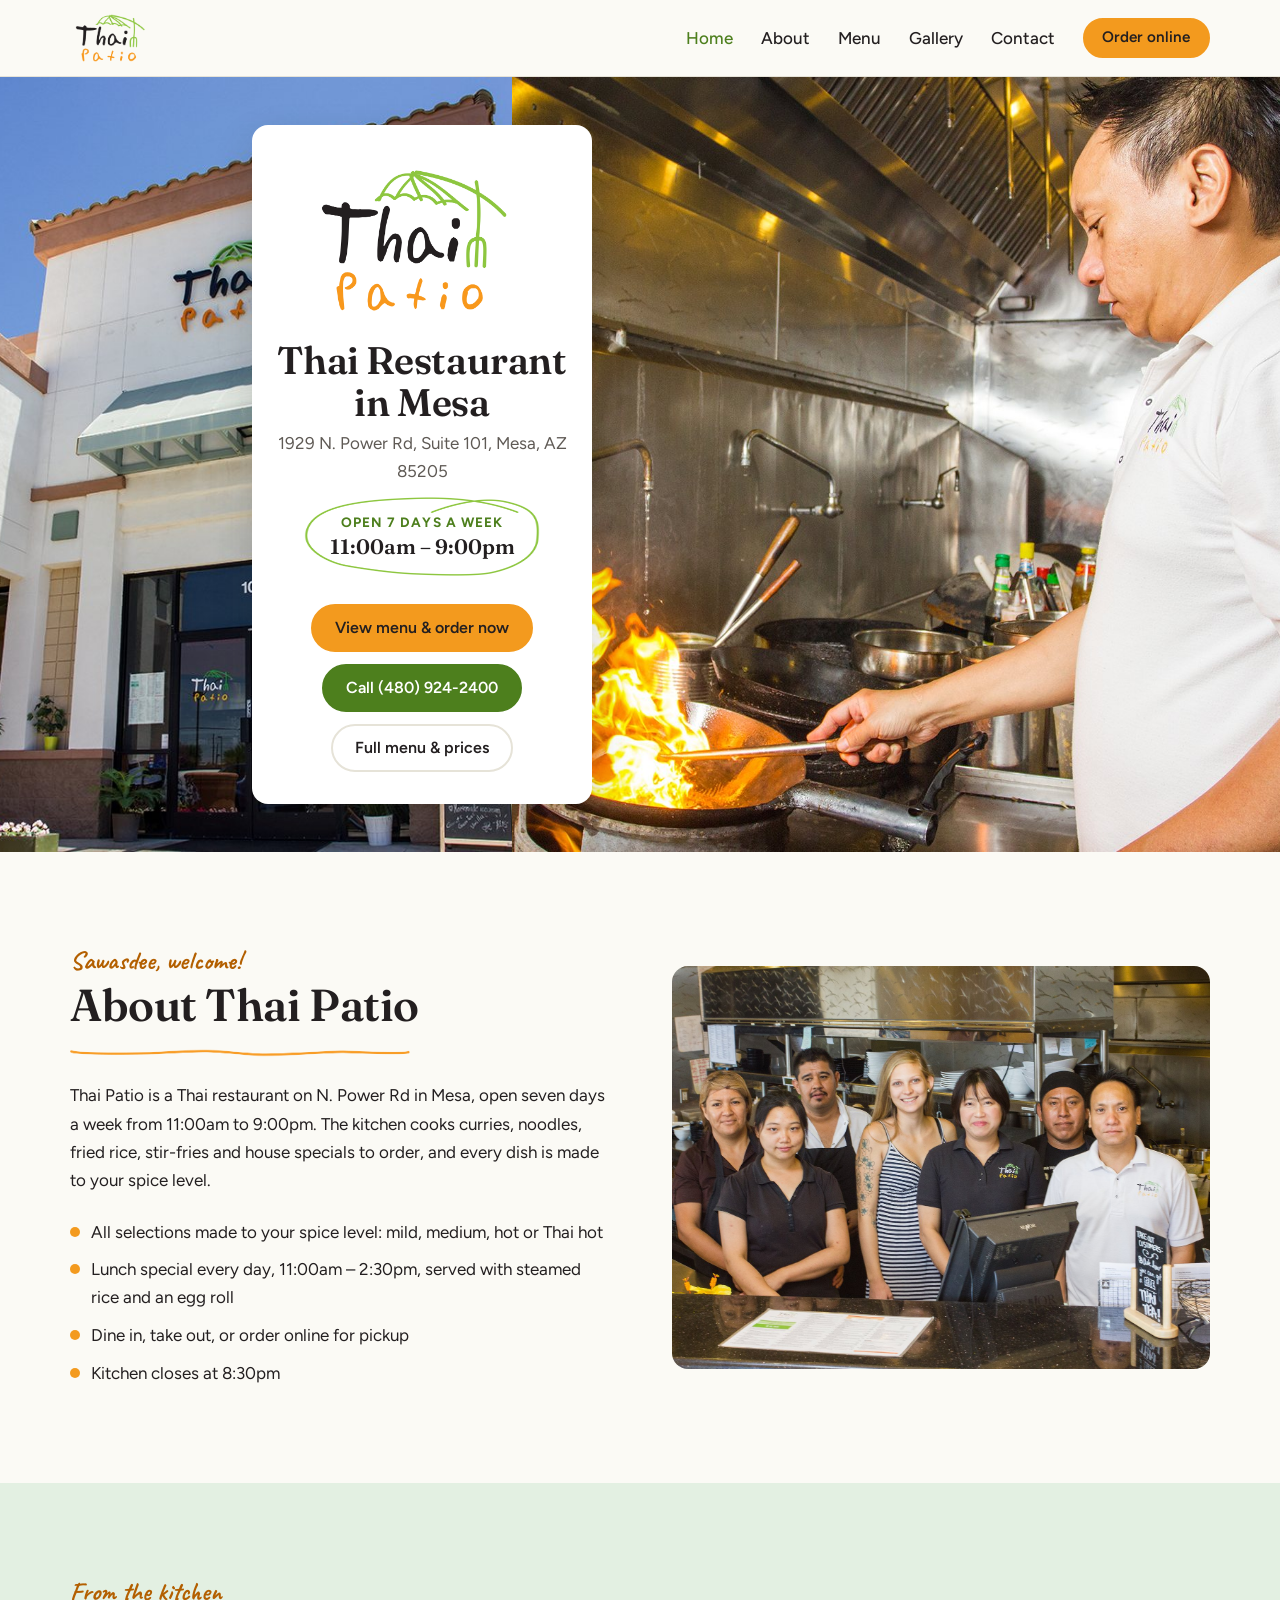
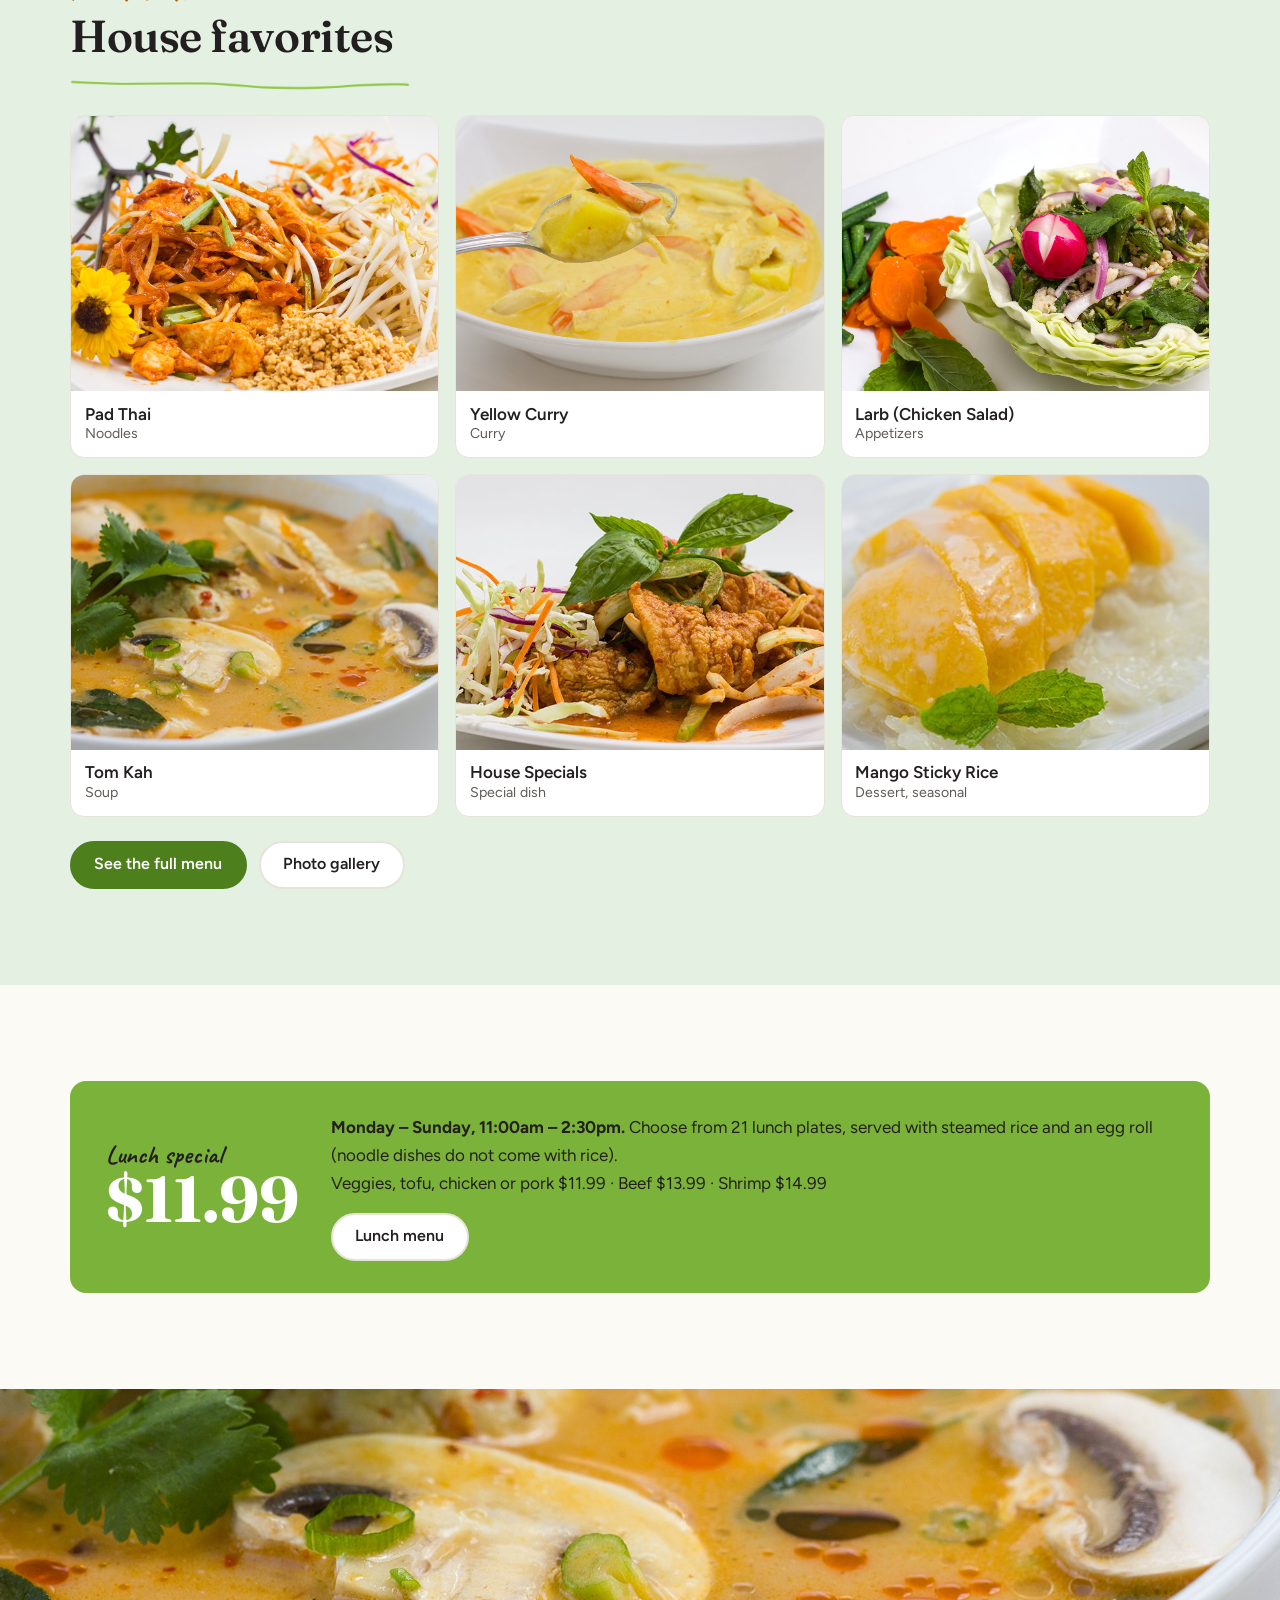
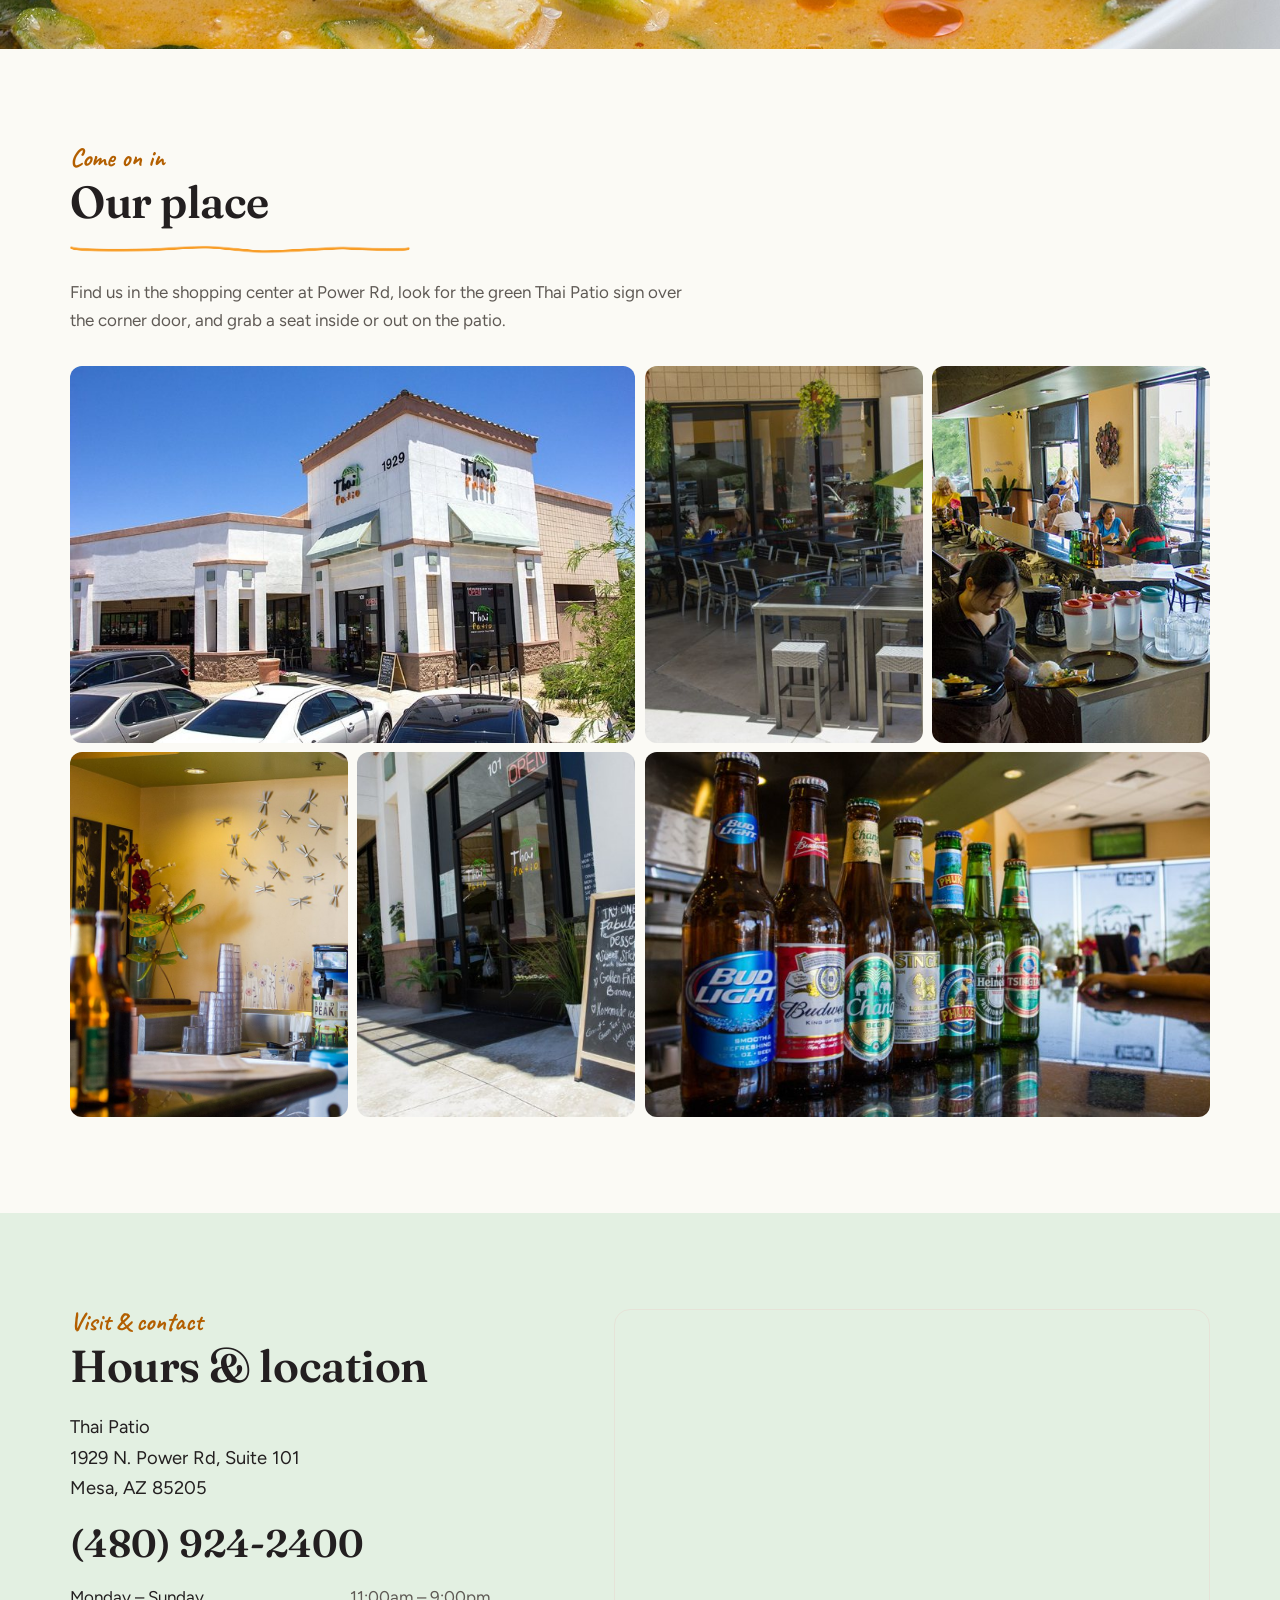
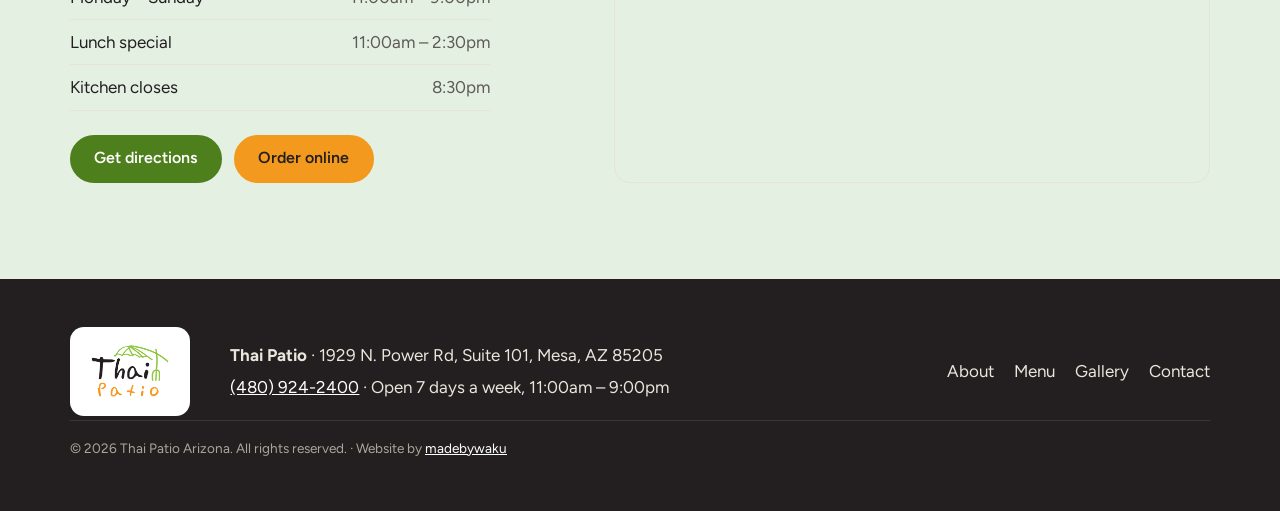
==== commit 8fb491cf: "Livelier intro and a real hand-off into the page Intro: warm glow behind the wok, food tossed out of" ====
--- a/index.html
+++ b/index.html
@@ -63,81 +63,104 @@
 </head>
 <body>
   <div class="wok-intro">
+    <div class="intro-bg"></div>
     <div class="intro-stage" aria-hidden="true">
-      <svg class="wok" viewBox="0 0 320 280" width="320" height="280">
-        <defs>
-          <linearGradient id="fire" x1="0" y1="1" x2="0" y2="0">
-            <stop offset="0" stop-color="#fff3b0"/>
-            <stop offset=".35" stop-color="#ffc533"/>
-            <stop offset=".7" stop-color="#f39a1e"/>
-            <stop offset="1" stop-color="#e2461b"/>
-          </linearGradient>
-          <linearGradient id="steel" x1="0" y1="0" x2="0" y2="1">
-            <stop offset="0" stop-color="#5d5856"/>
-            <stop offset="1" stop-color="#1f1b1a"/>
-          </linearGradient>
-        </defs>
-        <g class="flames">
-          <path class="f f1" d="M160 168 C118 140 120 92 146 46 C150 82 166 88 170 62 C196 104 204 142 160 168 Z"/>
-          <path class="f f2" d="M120 170 C96 152 98 124 112 100 C116 120 126 122 128 110 C142 132 144 156 120 170 Z"/>
-          <path class="f f3" d="M202 170 C178 154 180 126 196 96 C198 118 210 122 212 106 C228 132 228 158 202 170 Z"/>
-          <path class="f f4" d="M160 170 C140 158 142 134 154 112 C158 128 166 130 168 120 C180 140 180 160 160 170 Z" fill="#fff6c8"/>
-        </g>
-        <g class="sparks">
-          <circle cx="150" cy="120" r="2.5"/><circle cx="178" cy="110" r="2"/><circle cx="132" cy="128" r="1.8"/>
-          <circle cx="196" cy="124" r="2.2"/><circle cx="166" cy="96" r="1.6"/>
-        </g>
-        <g class="pan">
-          <path d="M262 176 L312 150" stroke="#2b2523" stroke-width="10" stroke-linecap="round"/>
-          <path d="M296 158 L314 148" stroke="#8a5a2b" stroke-width="12" stroke-linecap="round"/>
-          <path d="M44 168 Q160 262 276 168 Z" fill="url(#steel)"/>
-          <ellipse cx="160" cy="168" rx="117" ry="10" fill="#3a3432"/>
-          <path d="M70 186 Q120 222 176 214" stroke="#8d8681" stroke-width="3" fill="none" stroke-linecap="round" opacity=".55"/>
-        </g>
-        <g class="burner">
-          <rect x="112" y="238" width="96" height="10" rx="5" fill="#2b2523"/>
-          <path d="M122 238 q4 -12 8 0 M142 238 q4 -14 8 0 M162 238 q4 -14 8 0 M182 238 q4 -12 8 0" stroke="#5aa9ff" stroke-width="3" fill="none"/>
-        </g>
+      <svg class="paint-logo" viewBox="0 0 1600 1222" role="img" aria-label="Thai Patio logo">
+          <defs>
+            <clipPath id="c-T"><polygon points="88,340 499,340 499,464 472,464 472,782 88,782"/></clipPath>
+            <mask id="m-T" maskUnits="userSpaceOnUse" x="0" y="0" width="1600" height="1222"><path class="pen" pathLength="1" style="--d:0.00s;--t:0.16s" stroke-width="94" d="M100 392 C110 394 137 400 160 404 C183 408 217 412 240 414 C263 416 273 414 300 414 C327 414 367 411 400 411 C433 411 480 414 496 414"/><path class="pen" pathLength="1" style="--d:0.18s;--t:0.17s" stroke-width="94" d="M258 352 C258 363 259 392 258 420 C257 448 256 487 254 520 C252 553 250 588 248 620 C246 652 243 685 240 710 C237 735 233 758 232 768"/></mask>
+            <clipPath id="c-h"><polygon points="499,354 678,354 678,782 472,782 472,464 499,464"/></clipPath>
+            <mask id="m-h" maskUnits="userSpaceOnUse" x="0" y="0" width="1600" height="1222"><path class="pen" pathLength="1" style="--d:0.42s;--t:0.16s" stroke-width="90" d="M552 380 C550 395 544 438 540 470 C536 502 532 537 528 570 C524 603 520 639 518 670 C516 701 515 743 514 758"/><path class="pen" pathLength="1" style="--d:0.60s;--t:0.14s" stroke-width="90" d="M526 668 C530 660 542 632 552 618 C562 604 575 591 585 584 C595 577 604 572 612 575 C620 578 629 588 633 600 C637 612 637 628 636 645 C635 662 631 686 628 705 C625 724 619 752 617 762"/></mask>
+            <clipPath id="c-a"><rect x="678" y="440" width="288" height="342"/></clipPath>
+            <mask id="m-a" maskUnits="userSpaceOnUse" x="0" y="0" width="1600" height="1222"><path class="pen" pathLength="1" style="--d:0.80s;--t:0.19s" stroke-width="72" d="M830 578 C827 572 819 552 812 545 C805 538 798 534 788 535 C778 536 765 542 755 552 C745 562 736 578 730 595 C724 612 719 634 718 655 C717 676 719 701 725 718 C731 735 741 752 752 758 C763 764 779 762 790 755 C801 748 811 732 818 718 C825 704 830 678 832 670"/><path class="pen" pathLength="1" style="--d:1.01s;--t:0.10s" stroke-width="72" d="M822 548 C824 557 830 582 836 600 C842 618 848 640 858 655 C868 670 881 682 893 690 C905 698 921 699 932 703 C943 707 954 714 958 716"/></mask>
+            <clipPath id="c-i"><rect x="966" y="440" width="120" height="342"/></clipPath>
+            <mask id="m-i" maskUnits="userSpaceOnUse" x="0" y="0" width="1600" height="1222"><path class="pen" pathLength="1" style="--d:1.18s;--t:0.07s" stroke-width="74" d="M1022 598 C1020 608 1016 636 1012 655 C1008 674 1002 698 998 715 C994 732 991 751 990 758"/><path class="pen" pathLength="1" style="--d:1.27s;--t:0.07s" stroke-width="74" d="M1028 470 C1028 479 1030 516 1031 525"/></mask>
+            <clipPath id="c-umbrella"><polygon points="416,0 1600,0 1600,819 1086,819 1086,440 678,440 678,354 499,354 499,340 416,340"/></clipPath>
+            <mask id="m-umbrella" maskUnits="userSpaceOnUse" x="0" y="0" width="1600" height="1222"><path class="pen" pathLength="1" style="--d:0.00s;--t:0.07s" stroke-width="54" d="M473 329 C480 320 500 294 515 275 C530 256 546 235 565 217 C584 199 606 180 632 167 C658 154 708 144 723 139"/><path class="pen" pathLength="1" style="--d:0.09s;--t:0.15s" stroke-width="54" d="M757 129 C779 134 846 146 890 158 C934 170 980 189 1023 204 C1066 219 1113 234 1148 250 C1183 266 1204 280 1232 298 C1260 316 1290 336 1315 358 C1340 380 1371 420 1382 433"/><path class="pen" pathLength="1" style="--d:0.26s;--t:0.07s" stroke-width="54" d="M728 150 C722 157 703 176 690 192 C677 208 660 227 648 246 C636 265 620 294 615 304"/><path class="pen" pathLength="1" style="--d:0.35s;--t:0.07s" stroke-width="54" d="M732 150 C736 162 747 192 757 221 C767 250 784 308 790 325"/><path class="pen" pathLength="1" style="--d:0.44s;--t:0.07s" stroke-width="54" d="M740 146 C752 154 790 177 815 196 C840 215 866 236 890 262 C914 288 946 339 957 354"/><path class="pen" pathLength="1" style="--d:0.53s;--t:0.10s" stroke-width="54" d="M748 142 C766 150 818 166 857 188 C896 210 939 236 982 271 C1025 306 1093 375 1115 396"/><path class="pen" pathLength="1" style="--d:0.65s;--t:0.15s" stroke-width="54" d="M478 329 C484 324 502 304 515 296 C528 288 542 279 557 283 C572 287 592 320 607 321 C622 322 633 294 648 288 C663 282 682 282 698 288 C714 294 729 321 744 323 C759 325 774 306 790 302 C806 298 822 291 840 300 C858 309 880 348 898 354 C916 360 928 336 948 333 C968 330 996 330 1015 333 C1034 336 1053 346 1061 348"/><path class="pen" pathLength="1" style="--d:0.82s;--t:0.13s" stroke-width="54" d="M1180 200 C1182 222 1191 287 1194 329 C1197 371 1200 410 1200 454 C1200 498 1198 540 1194 596 C1190 652 1182 757 1179 789"/><path class="pen" pathLength="1" style="--d:0.97s;--t:0.10s" stroke-width="54" d="M1125 789 C1124 774 1121 721 1122 696 C1123 671 1124 654 1130 638 C1136 622 1146 610 1157 602 C1168 594 1186 590 1198 592 C1210 594 1223 600 1230 612 C1237 624 1240 632 1242 662 C1244 692 1240 768 1240 789"/></mask>
+            <clipPath id="c-P"><rect x="184" y="819" width="194" height="306"/></clipPath>
+            <mask id="m-P" maskUnits="userSpaceOnUse" x="0" y="0" width="1600" height="1222"><path class="pen" pathLength="1" style="--d:0.00s;--t:0.09s" stroke-width="64" d="M226 862 C227 877 228 922 230 950 C232 978 234 1007 236 1030 C238 1053 241 1080 242 1090"/><path class="pen" pathLength="1" style="--d:0.11s;--t:0.13s" stroke-width="64" d="M206 945 C210 931 223 880 232 862 C241 844 251 844 262 840 C273 836 289 834 300 838 C311 842 324 852 330 862 C336 872 338 889 334 900 C330 911 318 920 308 928 C298 936 278 945 272 948"/></mask>
+            <clipPath id="c-a2"><rect x="378" y="819" width="272" height="306"/></clipPath>
+            <mask id="m-a2" maskUnits="userSpaceOnUse" x="0" y="0" width="1600" height="1222"><path class="pen" pathLength="1" style="--d:0.31s;--t:0.13s" stroke-width="60" d="M505 942 C502 940 494 927 486 928 C478 929 464 934 456 946 C448 958 438 982 435 1000 C432 1018 432 1040 436 1055 C440 1070 450 1084 458 1088 C466 1092 478 1086 487 1078 C496 1070 506 1054 512 1042 C518 1030 520 1011 522 1005"/><path class="pen" pathLength="1" style="--d:0.47s;--t:0.07s" stroke-width="60" d="M508 932 C510 941 515 969 520 985 C525 1001 532 1019 540 1030 C548 1041 559 1047 570 1052 C581 1057 600 1059 606 1060"/></mask>
+            <clipPath id="c-t"><rect x="650" y="819" width="226" height="306"/></clipPath>
+            <mask id="m-t" maskUnits="userSpaceOnUse" x="0" y="0" width="1600" height="1222"><path class="pen" pathLength="1" style="--d:0.61s;--t:0.09s" stroke-width="60" d="M794 880 C792 890 785 920 780 940 C775 960 770 982 766 1000 C762 1018 759 1035 757 1050 C755 1065 755 1083 755 1090"/><path class="pen" pathLength="1" style="--d:0.72s;--t:0.07s" stroke-width="60" d="M700 995 C708 996 735 998 750 1000 C765 1002 778 1005 790 1010 C802 1015 818 1025 824 1028"/></mask>
+            <clipPath id="c-i2"><rect x="875" y="819" width="155" height="306"/></clipPath>
+            <mask id="m-i2" maskUnits="userSpaceOnUse" x="0" y="0" width="1600" height="1222"><path class="pen" pathLength="1" style="--d:0.86s;--t:0.07s" stroke-width="58" d="M960 993 C959 1001 954 1024 952 1040 C950 1056 947 1082 946 1090"/><path class="pen" pathLength="1" style="--d:0.95s;--t:0.07s" stroke-width="58" d="M955 912 C955 918 955 942 955 948"/></mask>
+            <clipPath id="c-o"><rect x="1030" y="819" width="210" height="306"/></clipPath>
+            <mask id="m-o" maskUnits="userSpaceOnUse" x="0" y="0" width="1600" height="1222"><path class="pen" pathLength="1" style="--d:1.09s;--t:0.18s" stroke-width="58" d="M1125 955 C1122 963 1110 988 1108 1005 C1106 1022 1106 1042 1112 1055 C1118 1068 1133 1079 1145 1082 C1157 1085 1174 1080 1185 1072 C1196 1064 1205 1049 1210 1035 C1215 1021 1215 1004 1213 990 C1211 976 1205 959 1196 950 C1187 941 1172 934 1160 934 C1148 934 1135 940 1126 948 C1117 956 1111 975 1108 980"/></mask>
+          </defs>
+          <image href="images/logo-transparent.png" width="1600" height="1222" clip-path="url(#c-T)" mask="url(#m-T)"/>
+          <image href="images/logo-transparent.png" width="1600" height="1222" clip-path="url(#c-h)" mask="url(#m-h)"/>
+          <image href="images/logo-transparent.png" width="1600" height="1222" clip-path="url(#c-a)" mask="url(#m-a)"/>
+          <image href="images/logo-transparent.png" width="1600" height="1222" clip-path="url(#c-i)" mask="url(#m-i)"/>
+          <image href="images/logo-transparent.png" width="1600" height="1222" clip-path="url(#c-umbrella)" mask="url(#m-umbrella)"/>
+          <image href="images/logo-transparent.png" width="1600" height="1222" clip-path="url(#c-P)" mask="url(#m-P)"/>
+          <image href="images/logo-transparent.png" width="1600" height="1222" clip-path="url(#c-a2)" mask="url(#m-a2)"/>
+          <image href="images/logo-transparent.png" width="1600" height="1222" clip-path="url(#c-t)" mask="url(#m-t)"/>
+          <image href="images/logo-transparent.png" width="1600" height="1222" clip-path="url(#c-i2)" mask="url(#m-i2)"/>
+          <image href="images/logo-transparent.png" width="1600" height="1222" clip-path="url(#c-o)" mask="url(#m-o)"/>
       </svg>
-      <p class="intro-text">Firing up the wok…</p>
-    </div>
-    <div class="intro-flare"></div>
-    <div class="logo-stage">
-        <svg class="paint-logo" viewBox="0 0 1600 1222" role="img" aria-label="Thai Patio logo">
-            <defs>
-              <clipPath id="c-T"><polygon points="88,340 499,340 499,464 472,464 472,782 88,782"/></clipPath>
-              <mask id="m-T" maskUnits="userSpaceOnUse" x="0" y="0" width="1600" height="1222"><path class="pen" pathLength="1" style="--d:0.00s;--t:0.10s" stroke-width="94" d="M100 392 C110 394 137 400 160 404 C183 408 217 412 240 414 C263 416 273 414 300 414 C327 414 367 411 400 411 C433 411 480 414 496 414"/><path class="pen" pathLength="1" style="--d:0.12s;--t:0.10s" stroke-width="94" d="M258 352 C258 363 259 392 258 420 C257 448 256 487 254 520 C252 553 250 588 248 620 C246 652 243 685 240 710 C237 735 233 758 232 768"/></mask>
-              <clipPath id="c-h"><polygon points="499,354 678,354 678,782 472,782 472,464 499,464"/></clipPath>
-              <mask id="m-h" maskUnits="userSpaceOnUse" x="0" y="0" width="1600" height="1222"><path class="pen" pathLength="1" style="--d:0.29s;--t:0.09s" stroke-width="90" d="M552 380 C550 395 544 438 540 470 C536 502 532 537 528 570 C524 603 520 639 518 670 C516 701 515 743 514 758"/><path class="pen" pathLength="1" style="--d:0.40s;--t:0.09s" stroke-width="90" d="M526 668 C530 660 542 632 552 618 C562 604 575 591 585 584 C595 577 604 572 612 575 C620 578 629 588 633 600 C637 612 637 628 636 645 C635 662 631 686 628 705 C625 724 619 752 617 762"/></mask>
-              <clipPath id="c-a"><rect x="678" y="440" width="288" height="342"/></clipPath>
-              <mask id="m-a" maskUnits="userSpaceOnUse" x="0" y="0" width="1600" height="1222"><path class="pen" pathLength="1" style="--d:0.56s;--t:0.11s" stroke-width="72" d="M830 578 C827 572 819 552 812 545 C805 538 798 534 788 535 C778 536 765 542 755 552 C745 562 736 578 730 595 C724 612 719 634 718 655 C717 676 719 701 725 718 C731 735 741 752 752 758 C763 764 779 762 790 755 C801 748 811 732 818 718 C825 704 830 678 832 670"/><path class="pen" pathLength="1" style="--d:0.69s;--t:0.09s" stroke-width="72" d="M822 548 C824 557 830 582 836 600 C842 618 848 640 858 655 C868 670 881 682 893 690 C905 698 921 699 932 703 C943 707 954 714 958 716"/></mask>
-              <clipPath id="c-i"><rect x="966" y="440" width="120" height="342"/></clipPath>
-              <mask id="m-i" maskUnits="userSpaceOnUse" x="0" y="0" width="1600" height="1222"><path class="pen" pathLength="1" style="--d:0.85s;--t:0.09s" stroke-width="74" d="M1022 598 C1020 608 1016 636 1012 655 C1008 674 1002 698 998 715 C994 732 991 751 990 758"/><path class="pen" pathLength="1" style="--d:0.96s;--t:0.09s" stroke-width="74" d="M1028 470 C1028 479 1030 516 1031 525"/></mask>
-              <clipPath id="c-umbrella"><polygon points="416,0 1600,0 1600,819 1086,819 1086,440 678,440 678,354 499,354 499,340 416,340"/></clipPath>
-              <mask id="m-umbrella" maskUnits="userSpaceOnUse" x="0" y="0" width="1600" height="1222"><path class="pen" pathLength="1" style="--d:1.12s;--t:0.09s" stroke-width="54" d="M473 329 C480 320 500 294 515 275 C530 256 546 235 565 217 C584 199 606 180 632 167 C658 154 708 144 723 139"/><path class="pen" pathLength="1" style="--d:1.23s;--t:0.09s" stroke-width="54" d="M757 129 C779 134 846 146 890 158 C934 170 980 189 1023 204 C1066 219 1113 234 1148 250 C1183 266 1204 280 1232 298 C1260 316 1290 336 1315 358 C1340 380 1371 420 1382 433"/><path class="pen" pathLength="1" style="--d:1.35s;--t:0.09s" stroke-width="54" d="M728 150 C722 157 703 176 690 192 C677 208 660 227 648 246 C636 265 620 294 615 304"/><path class="pen" pathLength="1" style="--d:1.46s;--t:0.09s" stroke-width="54" d="M732 150 C736 162 747 192 757 221 C767 250 784 308 790 325"/><path class="pen" pathLength="1" style="--d:1.57s;--t:0.09s" stroke-width="54" d="M740 146 C752 154 790 177 815 196 C840 215 866 236 890 262 C914 288 946 339 957 354"/><path class="pen" pathLength="1" style="--d:1.68s;--t:0.09s" stroke-width="54" d="M748 142 C766 150 818 166 857 188 C896 210 939 236 982 271 C1025 306 1093 375 1115 396"/><path class="pen" pathLength="1" style="--d:1.79s;--t:0.09s" stroke-width="54" d="M478 329 C484 324 502 304 515 296 C528 288 542 279 557 283 C572 287 592 320 607 321 C622 322 633 294 648 288 C663 282 682 282 698 288 C714 294 729 321 744 323 C759 325 774 306 790 302 C806 298 822 291 840 300 C858 309 880 348 898 354 C916 360 928 336 948 333 C968 330 996 330 1015 333 C1034 336 1053 346 1061 348"/><path class="pen" pathLength="1" style="--d:1.90s;--t:0.09s" stroke-width="54" d="M1180 200 C1182 222 1191 287 1194 329 C1197 371 1200 410 1200 454 C1200 498 1198 540 1194 596 C1190 652 1182 757 1179 789"/><path class="pen" pathLength="1" style="--d:2.01s;--t:0.09s" stroke-width="54" d="M1125 789 C1124 774 1121 721 1122 696 C1123 671 1124 654 1130 638 C1136 622 1146 610 1157 602 C1168 594 1186 590 1198 592 C1210 594 1223 600 1230 612 C1237 624 1240 632 1242 662 C1244 692 1240 768 1240 789"/></mask>
-              <clipPath id="c-P"><rect x="184" y="819" width="194" height="306"/></clipPath>
-              <mask id="m-P" maskUnits="userSpaceOnUse" x="0" y="0" width="1600" height="1222"><path class="pen" pathLength="1" style="--d:2.17s;--t:0.09s" stroke-width="64" d="M226 862 C227 877 228 922 230 950 C232 978 234 1007 236 1030 C238 1053 241 1080 242 1090"/><path class="pen" pathLength="1" style="--d:2.28s;--t:0.09s" stroke-width="64" d="M206 945 C210 931 223 880 232 862 C241 844 251 844 262 840 C273 836 289 834 300 838 C311 842 324 852 330 862 C336 872 338 889 334 900 C330 911 318 920 308 928 C298 936 278 945 272 948"/></mask>
-              <clipPath id="c-a2"><rect x="378" y="819" width="272" height="306"/></clipPath>
-              <mask id="m-a2" maskUnits="userSpaceOnUse" x="0" y="0" width="1600" height="1222"><path class="pen" pathLength="1" style="--d:2.44s;--t:0.09s" stroke-width="60" d="M505 942 C502 940 494 927 486 928 C478 929 464 934 456 946 C448 958 438 982 435 1000 C432 1018 432 1040 436 1055 C440 1070 450 1084 458 1088 C466 1092 478 1086 487 1078 C496 1070 506 1054 512 1042 C518 1030 520 1011 522 1005"/><path class="pen" pathLength="1" style="--d:2.55s;--t:0.09s" stroke-width="60" d="M508 932 C510 941 515 969 520 985 C525 1001 532 1019 540 1030 C548 1041 559 1047 570 1052 C581 1057 600 1059 606 1060"/></mask>
-              <clipPath id="c-t"><rect x="650" y="819" width="226" height="306"/></clipPath>
-              <mask id="m-t" maskUnits="userSpaceOnUse" x="0" y="0" width="1600" height="1222"><path class="pen" pathLength="1" style="--d:2.71s;--t:0.09s" stroke-width="60" d="M794 880 C792 890 785 920 780 940 C775 960 770 982 766 1000 C762 1018 759 1035 757 1050 C755 1065 755 1083 755 1090"/><path class="pen" pathLength="1" style="--d:2.82s;--t:0.09s" stroke-width="60" d="M700 995 C708 996 735 998 750 1000 C765 1002 778 1005 790 1010 C802 1015 818 1025 824 1028"/></mask>
-              <clipPath id="c-i2"><rect x="875" y="819" width="155" height="306"/></clipPath>
-              <mask id="m-i2" maskUnits="userSpaceOnUse" x="0" y="0" width="1600" height="1222"><path class="pen" pathLength="1" style="--d:2.98s;--t:0.09s" stroke-width="58" d="M960 993 C959 1001 954 1024 952 1040 C950 1056 947 1082 946 1090"/><path class="pen" pathLength="1" style="--d:3.09s;--t:0.09s" stroke-width="58" d="M955 912 C955 918 955 942 955 948"/></mask>
-              <clipPath id="c-o"><rect x="1030" y="819" width="210" height="306"/></clipPath>
-              <mask id="m-o" maskUnits="userSpaceOnUse" x="0" y="0" width="1600" height="1222"><path class="pen" pathLength="1" style="--d:3.25s;--t:0.11s" stroke-width="58" d="M1125 955 C1122 963 1110 988 1108 1005 C1106 1022 1106 1042 1112 1055 C1118 1068 1133 1079 1145 1082 C1157 1085 1174 1080 1185 1072 C1196 1064 1205 1049 1210 1035 C1215 1021 1215 1004 1213 990 C1211 976 1205 959 1196 950 C1187 941 1172 934 1160 934 C1148 934 1135 940 1126 948 C1117 956 1111 975 1108 980"/></mask>
-            </defs>
-            <image href="images/logo-large.png" width="1600" height="1222" clip-path="url(#c-T)" mask="url(#m-T)"/>
-            <image href="images/logo-large.png" width="1600" height="1222" clip-path="url(#c-h)" mask="url(#m-h)"/>
-            <image href="images/logo-large.png" width="1600" height="1222" clip-path="url(#c-a)" mask="url(#m-a)"/>
-            <image href="images/logo-large.png" width="1600" height="1222" clip-path="url(#c-i)" mask="url(#m-i)"/>
-            <image href="images/logo-large.png" width="1600" height="1222" clip-path="url(#c-umbrella)" mask="url(#m-umbrella)"/>
-            <image href="images/logo-large.png" width="1600" height="1222" clip-path="url(#c-P)" mask="url(#m-P)"/>
-            <image href="images/logo-large.png" width="1600" height="1222" clip-path="url(#c-a2)" mask="url(#m-a2)"/>
-            <image href="images/logo-large.png" width="1600" height="1222" clip-path="url(#c-t)" mask="url(#m-t)"/>
-            <image href="images/logo-large.png" width="1600" height="1222" clip-path="url(#c-i2)" mask="url(#m-i2)"/>
-            <image href="images/logo-large.png" width="1600" height="1222" clip-path="url(#c-o)" mask="url(#m-o)"/>
-          </svg>
-        <p class="stage-tag">Thai Restaurant · Mesa, AZ</p>
+      <div class="wok-wrap">
+        <svg class="wok" viewBox="-60 0 440 280" width="440" height="280">
+          <defs>
+            <linearGradient id="fire" x1="0" y1="1" x2="0" y2="0">
+              <stop offset="0" stop-color="#fff3b0"/>
+              <stop offset=".35" stop-color="#ffc533"/>
+              <stop offset=".7" stop-color="#f39a1e"/>
+              <stop offset="1" stop-color="#e2461b"/>
+            </linearGradient>
+            <linearGradient id="steel" x1="0" y1="0" x2="0" y2="1">
+              <stop offset="0" stop-color="#5d5856"/>
+              <stop offset="1" stop-color="#1f1b1a"/>
+            </linearGradient>
+            <radialGradient id="glow">
+              <stop offset="0" stop-color="#ffb340" stop-opacity=".55"/>
+              <stop offset="1" stop-color="#ffb340" stop-opacity="0"/>
+            </radialGradient>
+            <radialGradient id="inside" cx=".5" cy=".7" r=".6">
+              <stop offset="0" stop-color="#8a4a1c"/>
+              <stop offset=".55" stop-color="#3b2a22"/>
+              <stop offset="1" stop-color="#1c1716"/>
+            </radialGradient>
+            <!-- everything above the wok's front lip, so the fire sits inside the pan -->
+            <clipPath id="in-pan"><path d="M0 0 H320 V168 H277 A117 24 0 0 1 43 168 H0 Z"/></clipPath>
+          </defs>
+          <ellipse class="glow" cx="160" cy="140" rx="175" ry="125" fill="url(#glow)"/>
+          <g class="pan">
+            <path d="M262 176 L346 134" stroke="#2b2523" stroke-width="13" stroke-linecap="round"/>
+            <path d="M318 148 L374 120" stroke="#8a5a2b" stroke-width="20" stroke-linecap="round"/>
+            <path d="M43 168 Q160 268 277 168 Z" fill="url(#steel)"/>
+            <ellipse cx="160" cy="168" rx="117" ry="24" fill="url(#inside)"/>
+            <g clip-path="url(#in-pan)">
+              <g class="flames">
+                <path class="f f1" d="M160 186 C118 158 120 110 146 64 C150 100 166 106 170 80 C196 122 204 160 160 186 Z"/>
+                <path class="f f2" d="M118 186 C94 168 96 140 110 116 C114 136 124 138 126 126 C140 148 142 172 118 186 Z"/>
+                <path class="f f3" d="M204 186 C180 170 182 142 198 112 C200 134 212 138 214 122 C230 148 230 174 204 186 Z"/>
+                <path class="f f4" d="M160 188 C140 176 142 152 154 130 C158 146 166 148 168 138 C180 158 180 178 160 188 Z" fill="#fff6c8"/>
+              </g>
+              <g class="food">
+                <ellipse class="fd" style="--x: -34px; --y: -118px; --r: 260deg; --d: .52s" cx="128" cy="180" rx="11" ry="5.5" fill="#5e9e2c"/>
+                <circle class="fd" style="--x: 26px; --y: -138px; --r: -220deg; --d: .55s" cx="186" cy="182" r="7" fill="#f39a1e"/>
+                <rect class="fd" style="--x: -8px; --y: -150px; --r: 300deg; --d: .5s" x="150" y="176" width="18" height="6" rx="3" fill="#d93a1f"/>
+                <ellipse class="fd" style="--x: 40px; --y: -104px; --r: 200deg; --d: 1.02s" cx="112" cy="182" rx="9" ry="4.5" fill="#8cc63f"/>
+                <circle class="fd" style="--x: -30px; --y: -126px; --r: -260deg; --d: 1.05s" cx="200" cy="183" r="6" fill="#f7c948"/>
+                <rect class="fd" style="--x: 14px; --y: -112px; --r: 240deg; --d: 1s" x="166" y="178" width="14" height="5" rx="2.5" fill="#f39a1e"/>
+              </g>
+            </g>
+            <path d="M43 168 A117 24 0 0 0 277 168" stroke="#77706b" stroke-width="5" fill="none"/>
+            <path d="M70 196 Q120 228 176 222" stroke="#8d8681" stroke-width="3" fill="none" stroke-linecap="round" opacity=".5"/>
+          </g>
+          <g class="sparks">
+            <circle cx="150" cy="120" r="2.5"/><circle cx="178" cy="110" r="2"/><circle cx="132" cy="128" r="1.8"/>
+            <circle cx="196" cy="124" r="2.2"/><circle cx="166" cy="96" r="1.6"/>
+          </g>
+          <g class="burner">
+            <rect x="112" y="238" width="96" height="10" rx="5" fill="#2b2523"/>
+            <path d="M122 238 q4 -12 8 0 M142 238 q4 -14 8 0 M162 238 q4 -14 8 0 M182 238 q4 -12 8 0" stroke="#5aa9ff" stroke-width="3" fill="none"/>
+          </g>
+        </svg>
+        <div class="intro-flare"></div>
+      </div>
+      <p class="stage-tag">Thai Restaurant · Mesa, AZ</p>
     </div>
     <button class="intro-skip" type="button">Skip intro</button>
   </div>
--- a/styles.css
+++ b/styles.css
@@ -69,13 +69,10 @@
 /* logo stage of the intro: the real logo image is revealed only where an invisible "pen" has travelled.
    Each letter (and the umbrella) is clipped to its own region and masked by round-capped guide strokes that
    are drawn along the letter's path, so it writes like a hand would. Paths come from the logo's measured shapes. */
-.logo-stage { position: absolute; inset: 0; z-index: 1; display: grid; place-items: center; align-content: center; gap: 1rem;
-  background: radial-gradient(circle at 50% 45%, #fffdf6 0%, #fbfaf5 55%, #efeadb 100%); animation: fade-in .45s ease-out 2.05s both; }
-.paint-logo { width: min(560px, 82vw); height: auto; --base: 2.45s; }
-.paint-logo image { mix-blend-mode: multiply; } /* the logo file has a white background; let the cream stage show through */
+.paint-logo { width: min(440px, 74vw, 50vh); height: auto; --base: .3s; }
 .pen { fill: none; stroke: #fff; stroke-linecap: round; stroke-linejoin: round; stroke-dasharray: 1 1; stroke-dashoffset: 1;
   animation: write var(--t) cubic-bezier(.35,0,.55,1) calc(var(--base) + var(--d)) both; }
-.stage-tag { margin: 0; font: 600 clamp(1rem, 3vw, 1.25rem) var(--sans); letter-spacing: .18em; text-transform: uppercase; color: var(--leaf-dark); animation: fade-up .6s ease-out 5.85s both; }
+.stage-tag { margin: 0; font: 600 clamp(1rem, 3vw, 1.25rem) var(--sans); letter-spacing: .18em; text-transform: uppercase; color: var(--leaf-dark); animation: fade-up .5s ease-out 1.4s both; }
 @keyframes write { 0% { stroke-dashoffset: 1; opacity: 0; } 1% { opacity: 1; } 100% { stroke-dashoffset: 0; opacity: 1; } }
 .hero-card h1 { font-size: clamp(1.7rem, 6vw, 2.4rem); margin-bottom: .35rem; }
 .hero-card p { margin: 0 0 .25rem; color: var(--muted); }
@@ -250,36 +247,42 @@
   .hero-card { margin-right: -3rem; width: 380px; padding: 1.75rem 2rem 2rem; }
 }
 
-/* intro: a wok flares up, the flare fills the screen, and it opens onto the hero photo zoomed into the
-   real flaming wok. Fully CSS-timed so the overlay always clears itself; JS only adds skip + cleanup. */
+/* intro (one scene): the logo writes itself while the wok below fires up; then the wok's flames flare across
+   the screen and open onto the hero photo zoomed into the real flaming wok. Fully CSS-timed so the overlay always clears itself; JS only adds skip + cleanup. */
 .wok-intro { display: none; }
 .intro-on .wok-intro { display: grid; place-items: center; position: fixed; inset: 0; z-index: 200; overflow: hidden;
-  background: radial-gradient(circle at 50% 55%, #3a2a22 0%, #1b1716 60%, #110e0d 100%);
-  animation: intro-out .6s ease-in 6.4s forwards; }
-.intro-stage { display: grid; justify-items: center; gap: .5rem; }
-.wok { width: min(420px, 72vw); height: auto; overflow: visible; animation: wok-in .5s cubic-bezier(.2,.8,.3,1.2) both; }
-.pan { transform-origin: 160px 190px; animation: toss .55s ease-in-out .55s 2; }
-.flames { transform-origin: 160px 170px; animation: flame-grow 1.1s ease-out .15s both; }
+  animation: intro-out .4s ease-in 5s forwards; } /* safety net only: script.js normally hands off at ~2.5s */
+.intro-bg { position: absolute; inset: 0; z-index: -2; background: radial-gradient(circle at 50% 45%, #fffdf6 0%, #fbfaf5 55%, #efeadb 100%); }
+.intro-stage { display: grid; justify-items: center; gap: .25rem; }
+.wok-wrap { position: relative; margin-top: clamp(1.25rem, 5vh, 3rem); }
+.wok { display: block; width: min(426px, 80vw, 44vh); height: auto; overflow: visible; animation: wok-in .5s cubic-bezier(.2,.8,.3,1.2) both; }
+.pan { transform-origin: 160px 190px; animation: toss .5s ease-in-out .5s 2; }
+.flames { transform-origin: 160px 186px; animation: flame-grow 1.1s ease-out .15s both, flame-burst .45s ease-in 1.6s forwards; }
 .f { fill: url(#fire); transform-box: fill-box; transform-origin: 50% 100%; animation: flicker .16s ease-in-out infinite alternate; }
 .f2 { animation-duration: .21s; animation-delay: -.08s; }
 .f3 { animation-duration: .19s; animation-delay: -.05s; }
 .f4 { animation-duration: .13s; }
+.glow { transform-box: fill-box; transform-origin: 50% 80%; animation: glow-in 1.1s ease-out .15s both, glow-flicker .32s ease-in-out 1.25s infinite alternate; }
+.fd { transform-box: fill-box; transform-origin: center; animation: hop .78s linear var(--d) both; }
 .sparks circle { fill: #ffd25a; animation: spark 1s ease-out infinite; }
 .sparks circle:nth-child(2) { animation-delay: .3s; }
 .sparks circle:nth-child(3) { animation-delay: .55s; }
 .sparks circle:nth-child(4) { animation-delay: .15s; }
 .sparks circle:nth-child(5) { animation-delay: .75s; }
-.intro-text { margin: 0; color: #f6e7c9; font: 700 clamp(1.8rem, 6vw, 2.4rem)/1 var(--hand); letter-spacing: .02em; animation: fade-up .5s ease-out .3s both; }
-.intro-flare { position: absolute; left: 50%; top: 46%; width: 60px; height: 60px; margin: -30px; border-radius: 50%;
+/* the flare spreads behind everything on the intro screen (z-index -1 sits just above its background),
+   so fire never covers the title and the logo can still blend its white background away */
+.intro-flare { position: absolute; z-index: -1; left: 50%; top: 46%; width: 60px; height: 60px; margin: -30px; border-radius: 50%;
   background: radial-gradient(circle, #fff7d6 0%, #ffc533 35%, #f39a1e 65%, rgba(226,70,27,0) 72%);
-  transform: scale(0); animation: flare .75s cubic-bezier(.5,0,.75,0) 1.45s forwards; }
+  transform: scale(0); animation: flare .6s cubic-bezier(.5,0,.75,0) 1.95s forwards; }
 .intro-skip { position: absolute; right: 16px; bottom: 16px; z-index: 2; background: rgba(35,31,32,.55); color: #f6e7c9; border: 1px solid rgba(255,255,255,.3); border-radius: 999px; padding: .5rem 1rem; font: 600 .9rem var(--sans); cursor: pointer; }
 .intro-skip:hover { background: rgba(35,31,32,.8); }
 
 .hero { overflow: hidden; }
-.intro-on .hero-img { transform-origin: 26% 76%; animation: hero-zoom 1.9s cubic-bezier(.2,.7,.2,1) 6.35s both; }
-.intro-on .hero-card { animation: fade-up .7s ease-out 6.9s both; }
-.intro-on .hero-side { animation: fade-in .9s ease-out 6.7s both; }
+/* the hand-off (fire washes out, logo flies into the card, photo pulls back) is run by script.js;
+   the card only has a late CSS fade here as a safety net in case the script never runs */
+.intro-on .hero-img { transform-origin: 26% 76%; }
+.intro-on .hero-card { opacity: 0; animation: fade-in .5s ease-out 5s forwards; }
+.intro-done .hero-card, .intro-skipped .hero-card { opacity: 1; animation: none; }
 .intro-skipped .wok-intro { display: none; }
 .intro-skipped .hero-img, .intro-skipped .hero-card, .intro-skipped .hero-side { animation: none; }
 
@@ -291,8 +294,15 @@
 @keyframes spark { from { transform: translateY(0); opacity: 1; } to { transform: translateY(-90px); opacity: 0; } }
 @keyframes fade-up { from { opacity: 0; transform: translateY(18px); } }
 @keyframes fade-in { from { opacity: 0; } }
-@keyframes flare { to { transform: scale(60); } }
-@keyframes hero-zoom { from { transform: scale(1.9); filter: brightness(1.35) saturate(1.2); } }
+@keyframes flame-burst { from { transform: scale(1.15); } to { transform: scale(1.35); } }
+@keyframes flare { to { transform: scale(80); } }
+@keyframes glow-in { from { opacity: 0; transform: scale(.4); } }
+@keyframes glow-flicker { from { opacity: .85; transform: scale(1); } to { opacity: 1; transform: scale(1.06); } }
+@keyframes hop { /* up and back down under gravity, spinning */
+  0% { transform: translate(0, 0) rotate(0); opacity: 0; animation-timing-function: cubic-bezier(.2,.6,.45,1); }
+  6% { opacity: 1; }
+  50% { transform: translate(calc(var(--x) * .6), var(--y)) rotate(calc(var(--r) * .5)); animation-timing-function: cubic-bezier(.55,0,.8,.4); }
+  100% { transform: translate(var(--x), 6px) rotate(var(--r)); opacity: 1; } }
 
 @media (prefers-reduced-motion: reduce) {
   .intro-on .wok-intro { display: none; }
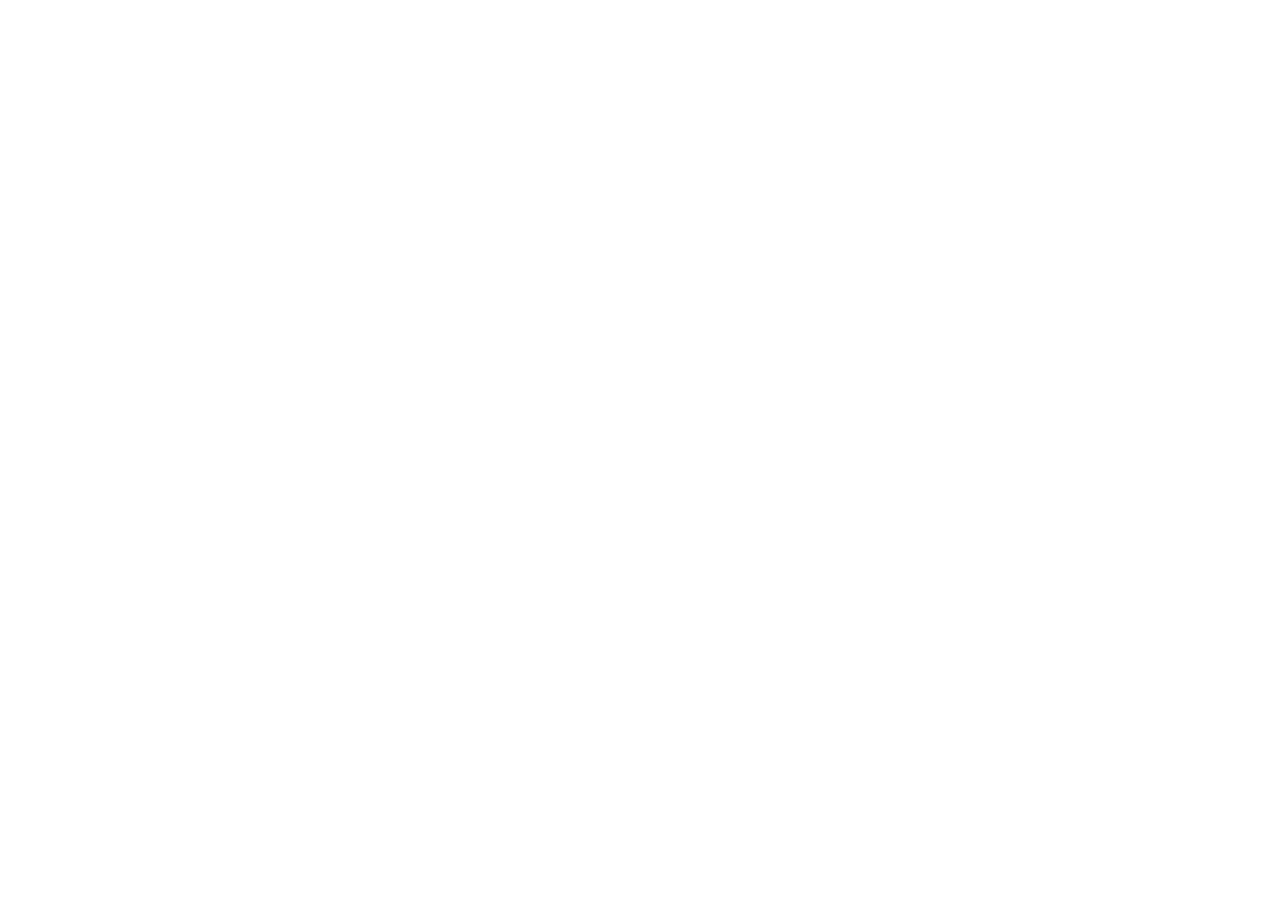
==== commit 037a8978: "Forward visitors to tmpbizz.com/demo/thaipatio The demo now lives at https://tmpbizz.com/demo/thaipa" ====
--- a/index.html
+++ b/index.html
@@ -1,331 +1,15 @@
 <!doctype html>
 <html lang="en">
 <head>
-  <meta charset="utf-8">
-  <meta name="viewport" content="width=device-width, initial-scale=1">
-  <title>Thai Patio | Thai Restaurant in Mesa, AZ</title>
-  <meta name="description" content="Thai Patio, Thai restaurant at 1929 N. Power Rd, Suite 101, Mesa, AZ. Open 7 days a week, 11:00am to 9:00pm. Lunch specials daily. Call (480) 924-2400.">
-  <link rel="canonical" href="https://yuwakuuu.github.io/thaipatio-redesign/">
-  <meta name="theme-color" content="#fbfaf5">
-
-  <meta property="og:type" content="website">
-  <meta property="og:site_name" content="Thai Patio">
-  <meta property="og:title" content="Thai Patio | Mesa, AZ">
-  <meta property="og:description" content="Thai food at 1929 N. Power Rd, Suite 101, Mesa. Open 7 days a week, 11:00am to 9:00pm.">
-  <meta property="og:url" content="https://yuwakuuu.github.io/thaipatio-redesign/">
-  <meta property="og:image" content="https://yuwakuuu.github.io/thaipatio-redesign/images/hero-chef-wok.jpg">
-  <meta name="twitter:card" content="summary_large_image">
-
-  <link rel="icon" href="images/favicon.png" type="image/png">
-  <link rel="apple-touch-icon" href="images/favicon.png">
-  <link rel="preconnect" href="https://fonts.googleapis.com">
-  <link rel="preconnect" href="https://fonts.gstatic.com" crossorigin>
-  <link rel="stylesheet" href="https://fonts.googleapis.com/css2?family=Caveat:wght@700&family=Figtree:wght@400;500;600;700&family=Fraunces:opsz,wght@9..144,600;9..144,700&display=swap">
-  <link rel="preload" as="image" href="images/hero-chef-wok.jpg">
-  <link rel="stylesheet" href="styles.css">
-  <script>
-    // Play the wok intro once per visit (add ?intro to the URL to see it again); never with reduced motion
-    try {
-      if (!matchMedia('(prefers-reduced-motion: reduce)').matches && (!sessionStorage.getItem('tp-intro') || /[?&]intro/.test(location.search))) {
-        document.documentElement.classList.add('intro-on');
-      }
-    } catch (e) {}
-  </script>
-
-  <script type="application/ld+json">
-  {
-    "@context": "https://schema.org",
-    "@type": "Restaurant",
-    "name": "Thai Patio",
-    "url": "https://yuwakuuu.github.io/thaipatio-redesign/",
-    "logo": "https://yuwakuuu.github.io/thaipatio-redesign/images/logo-large.png",
-    "image": "https://yuwakuuu.github.io/thaipatio-redesign/images/hero-chef-wok.jpg",
-    "telephone": "+1-480-924-2400",
-    "servesCuisine": "Thai",
-    "menu": "https://yuwakuuu.github.io/thaipatio-redesign/menu.html",
-    "acceptsReservations": false,
-    "address": {
-      "@type": "PostalAddress",
-      "streetAddress": "1929 N. Power Rd, Suite 101",
-      "addressLocality": "Mesa",
-      "addressRegion": "AZ",
-      "postalCode": "85205",
-      "addressCountry": "US"
-    },
-    "openingHoursSpecification": [{
-      "@type": "OpeningHoursSpecification",
-      "dayOfWeek": ["Monday", "Tuesday", "Wednesday", "Thursday", "Friday", "Saturday", "Sunday"],
-      "opens": "11:00",
-      "closes": "21:00"
-    }]
-  }
-  </script>
+<meta charset="utf-8">
+<title>Thai Patio | Thai Restaurant in Mesa, AZ</title>
+<link rel="canonical" href="https://tmpbizz.com/demo/thaipatio/">
+<script>location.replace("https://tmpbizz.com/demo/thaipatio/" + location.search + location.hash);</script>
+<meta http-equiv="refresh" content="0; url=https://tmpbizz.com/demo/thaipatio/">
+<meta name="viewport" content="width=device-width, initial-scale=1">
+<meta name="color-scheme" content="light dark">
 </head>
 <body>
-  <div class="wok-intro">
-    <div class="intro-bg"></div>
-    <div class="intro-stage" aria-hidden="true">
-      <svg class="paint-logo" viewBox="0 0 1600 1222" role="img" aria-label="Thai Patio logo">
-          <defs>
-            <clipPath id="c-T"><polygon points="88,340 499,340 499,464 472,464 472,782 88,782"/></clipPath>
-            <mask id="m-T" maskUnits="userSpaceOnUse" x="0" y="0" width="1600" height="1222"><path class="pen" pathLength="1" style="--d:0.00s;--t:0.16s" stroke-width="94" d="M100 392 C110 394 137 400 160 404 C183 408 217 412 240 414 C263 416 273 414 300 414 C327 414 367 411 400 411 C433 411 480 414 496 414"/><path class="pen" pathLength="1" style="--d:0.18s;--t:0.17s" stroke-width="94" d="M258 352 C258 363 259 392 258 420 C257 448 256 487 254 520 C252 553 250 588 248 620 C246 652 243 685 240 710 C237 735 233 758 232 768"/></mask>
-            <clipPath id="c-h"><polygon points="499,354 678,354 678,782 472,782 472,464 499,464"/></clipPath>
-            <mask id="m-h" maskUnits="userSpaceOnUse" x="0" y="0" width="1600" height="1222"><path class="pen" pathLength="1" style="--d:0.42s;--t:0.16s" stroke-width="90" d="M552 380 C550 395 544 438 540 470 C536 502 532 537 528 570 C524 603 520 639 518 670 C516 701 515 743 514 758"/><path class="pen" pathLength="1" style="--d:0.60s;--t:0.14s" stroke-width="90" d="M526 668 C530 660 542 632 552 618 C562 604 575 591 585 584 C595 577 604 572 612 575 C620 578 629 588 633 600 C637 612 637 628 636 645 C635 662 631 686 628 705 C625 724 619 752 617 762"/></mask>
-            <clipPath id="c-a"><rect x="678" y="440" width="288" height="342"/></clipPath>
-            <mask id="m-a" maskUnits="userSpaceOnUse" x="0" y="0" width="1600" height="1222"><path class="pen" pathLength="1" style="--d:0.80s;--t:0.19s" stroke-width="72" d="M830 578 C827 572 819 552 812 545 C805 538 798 534 788 535 C778 536 765 542 755 552 C745 562 736 578 730 595 C724 612 719 634 718 655 C717 676 719 701 725 718 C731 735 741 752 752 758 C763 764 779 762 790 755 C801 748 811 732 818 718 C825 704 830 678 832 670"/><path class="pen" pathLength="1" style="--d:1.01s;--t:0.10s" stroke-width="72" d="M822 548 C824 557 830 582 836 600 C842 618 848 640 858 655 C868 670 881 682 893 690 C905 698 921 699 932 703 C943 707 954 714 958 716"/></mask>
-            <clipPath id="c-i"><rect x="966" y="440" width="120" height="342"/></clipPath>
-            <mask id="m-i" maskUnits="userSpaceOnUse" x="0" y="0" width="1600" height="1222"><path class="pen" pathLength="1" style="--d:1.18s;--t:0.07s" stroke-width="74" d="M1022 598 C1020 608 1016 636 1012 655 C1008 674 1002 698 998 715 C994 732 991 751 990 758"/><path class="pen" pathLength="1" style="--d:1.27s;--t:0.07s" stroke-width="74" d="M1028 470 C1028 479 1030 516 1031 525"/></mask>
-            <clipPath id="c-umbrella"><polygon points="416,0 1600,0 1600,819 1086,819 1086,440 678,440 678,354 499,354 499,340 416,340"/></clipPath>
-            <mask id="m-umbrella" maskUnits="userSpaceOnUse" x="0" y="0" width="1600" height="1222"><path class="pen" pathLength="1" style="--d:0.00s;--t:0.07s" stroke-width="54" d="M473 329 C480 320 500 294 515 275 C530 256 546 235 565 217 C584 199 606 180 632 167 C658 154 708 144 723 139"/><path class="pen" pathLength="1" style="--d:0.09s;--t:0.15s" stroke-width="54" d="M757 129 C779 134 846 146 890 158 C934 170 980 189 1023 204 C1066 219 1113 234 1148 250 C1183 266 1204 280 1232 298 C1260 316 1290 336 1315 358 C1340 380 1371 420 1382 433"/><path class="pen" pathLength="1" style="--d:0.26s;--t:0.07s" stroke-width="54" d="M728 150 C722 157 703 176 690 192 C677 208 660 227 648 246 C636 265 620 294 615 304"/><path class="pen" pathLength="1" style="--d:0.35s;--t:0.07s" stroke-width="54" d="M732 150 C736 162 747 192 757 221 C767 250 784 308 790 325"/><path class="pen" pathLength="1" style="--d:0.44s;--t:0.07s" stroke-width="54" d="M740 146 C752 154 790 177 815 196 C840 215 866 236 890 262 C914 288 946 339 957 354"/><path class="pen" pathLength="1" style="--d:0.53s;--t:0.10s" stroke-width="54" d="M748 142 C766 150 818 166 857 188 C896 210 939 236 982 271 C1025 306 1093 375 1115 396"/><path class="pen" pathLength="1" style="--d:0.65s;--t:0.15s" stroke-width="54" d="M478 329 C484 324 502 304 515 296 C528 288 542 279 557 283 C572 287 592 320 607 321 C622 322 633 294 648 288 C663 282 682 282 698 288 C714 294 729 321 744 323 C759 325 774 306 790 302 C806 298 822 291 840 300 C858 309 880 348 898 354 C916 360 928 336 948 333 C968 330 996 330 1015 333 C1034 336 1053 346 1061 348"/><path class="pen" pathLength="1" style="--d:0.82s;--t:0.13s" stroke-width="54" d="M1180 200 C1182 222 1191 287 1194 329 C1197 371 1200 410 1200 454 C1200 498 1198 540 1194 596 C1190 652 1182 757 1179 789"/><path class="pen" pathLength="1" style="--d:0.97s;--t:0.10s" stroke-width="54" d="M1125 789 C1124 774 1121 721 1122 696 C1123 671 1124 654 1130 638 C1136 622 1146 610 1157 602 C1168 594 1186 590 1198 592 C1210 594 1223 600 1230 612 C1237 624 1240 632 1242 662 C1244 692 1240 768 1240 789"/></mask>
-            <clipPath id="c-P"><rect x="184" y="819" width="194" height="306"/></clipPath>
-            <mask id="m-P" maskUnits="userSpaceOnUse" x="0" y="0" width="1600" height="1222"><path class="pen" pathLength="1" style="--d:0.00s;--t:0.09s" stroke-width="64" d="M226 862 C227 877 228 922 230 950 C232 978 234 1007 236 1030 C238 1053 241 1080 242 1090"/><path class="pen" pathLength="1" style="--d:0.11s;--t:0.13s" stroke-width="64" d="M206 945 C210 931 223 880 232 862 C241 844 251 844 262 840 C273 836 289 834 300 838 C311 842 324 852 330 862 C336 872 338 889 334 900 C330 911 318 920 308 928 C298 936 278 945 272 948"/></mask>
-            <clipPath id="c-a2"><rect x="378" y="819" width="272" height="306"/></clipPath>
-            <mask id="m-a2" maskUnits="userSpaceOnUse" x="0" y="0" width="1600" height="1222"><path class="pen" pathLength="1" style="--d:0.31s;--t:0.13s" stroke-width="60" d="M505 942 C502 940 494 927 486 928 C478 929 464 934 456 946 C448 958 438 982 435 1000 C432 1018 432 1040 436 1055 C440 1070 450 1084 458 1088 C466 1092 478 1086 487 1078 C496 1070 506 1054 512 1042 C518 1030 520 1011 522 1005"/><path class="pen" pathLength="1" style="--d:0.47s;--t:0.07s" stroke-width="60" d="M508 932 C510 941 515 969 520 985 C525 1001 532 1019 540 1030 C548 1041 559 1047 570 1052 C581 1057 600 1059 606 1060"/></mask>
-            <clipPath id="c-t"><rect x="650" y="819" width="226" height="306"/></clipPath>
-            <mask id="m-t" maskUnits="userSpaceOnUse" x="0" y="0" width="1600" height="1222"><path class="pen" pathLength="1" style="--d:0.61s;--t:0.09s" stroke-width="60" d="M794 880 C792 890 785 920 780 940 C775 960 770 982 766 1000 C762 1018 759 1035 757 1050 C755 1065 755 1083 755 1090"/><path class="pen" pathLength="1" style="--d:0.72s;--t:0.07s" stroke-width="60" d="M700 995 C708 996 735 998 750 1000 C765 1002 778 1005 790 1010 C802 1015 818 1025 824 1028"/></mask>
-            <clipPath id="c-i2"><rect x="875" y="819" width="155" height="306"/></clipPath>
-            <mask id="m-i2" maskUnits="userSpaceOnUse" x="0" y="0" width="1600" height="1222"><path class="pen" pathLength="1" style="--d:0.86s;--t:0.07s" stroke-width="58" d="M960 993 C959 1001 954 1024 952 1040 C950 1056 947 1082 946 1090"/><path class="pen" pathLength="1" style="--d:0.95s;--t:0.07s" stroke-width="58" d="M955 912 C955 918 955 942 955 948"/></mask>
-            <clipPath id="c-o"><rect x="1030" y="819" width="210" height="306"/></clipPath>
-            <mask id="m-o" maskUnits="userSpaceOnUse" x="0" y="0" width="1600" height="1222"><path class="pen" pathLength="1" style="--d:1.09s;--t:0.18s" stroke-width="58" d="M1125 955 C1122 963 1110 988 1108 1005 C1106 1022 1106 1042 1112 1055 C1118 1068 1133 1079 1145 1082 C1157 1085 1174 1080 1185 1072 C1196 1064 1205 1049 1210 1035 C1215 1021 1215 1004 1213 990 C1211 976 1205 959 1196 950 C1187 941 1172 934 1160 934 C1148 934 1135 940 1126 948 C1117 956 1111 975 1108 980"/></mask>
-          </defs>
-          <image href="images/logo-transparent.png" width="1600" height="1222" clip-path="url(#c-T)" mask="url(#m-T)"/>
-          <image href="images/logo-transparent.png" width="1600" height="1222" clip-path="url(#c-h)" mask="url(#m-h)"/>
-          <image href="images/logo-transparent.png" width="1600" height="1222" clip-path="url(#c-a)" mask="url(#m-a)"/>
-          <image href="images/logo-transparent.png" width="1600" height="1222" clip-path="url(#c-i)" mask="url(#m-i)"/>
-          <image href="images/logo-transparent.png" width="1600" height="1222" clip-path="url(#c-umbrella)" mask="url(#m-umbrella)"/>
-          <image href="images/logo-transparent.png" width="1600" height="1222" clip-path="url(#c-P)" mask="url(#m-P)"/>
-          <image href="images/logo-transparent.png" width="1600" height="1222" clip-path="url(#c-a2)" mask="url(#m-a2)"/>
-          <image href="images/logo-transparent.png" width="1600" height="1222" clip-path="url(#c-t)" mask="url(#m-t)"/>
-          <image href="images/logo-transparent.png" width="1600" height="1222" clip-path="url(#c-i2)" mask="url(#m-i2)"/>
-          <image href="images/logo-transparent.png" width="1600" height="1222" clip-path="url(#c-o)" mask="url(#m-o)"/>
-      </svg>
-      <div class="wok-wrap">
-        <svg class="wok" viewBox="-60 0 440 280" width="440" height="280">
-          <defs>
-            <linearGradient id="fire" x1="0" y1="1" x2="0" y2="0">
-              <stop offset="0" stop-color="#fff3b0"/>
-              <stop offset=".35" stop-color="#ffc533"/>
-              <stop offset=".7" stop-color="#f39a1e"/>
-              <stop offset="1" stop-color="#e2461b"/>
-            </linearGradient>
-            <linearGradient id="steel" x1="0" y1="0" x2="0" y2="1">
-              <stop offset="0" stop-color="#5d5856"/>
-              <stop offset="1" stop-color="#1f1b1a"/>
-            </linearGradient>
-            <radialGradient id="glow">
-              <stop offset="0" stop-color="#ffb340" stop-opacity=".55"/>
-              <stop offset="1" stop-color="#ffb340" stop-opacity="0"/>
-            </radialGradient>
-            <radialGradient id="inside" cx=".5" cy=".7" r=".6">
-              <stop offset="0" stop-color="#8a4a1c"/>
-              <stop offset=".55" stop-color="#3b2a22"/>
-              <stop offset="1" stop-color="#1c1716"/>
-            </radialGradient>
-            <!-- everything above the wok's front lip, so the fire sits inside the pan -->
-            <clipPath id="in-pan"><path d="M0 0 H320 V168 H277 A117 24 0 0 1 43 168 H0 Z"/></clipPath>
-          </defs>
-          <ellipse class="glow" cx="160" cy="140" rx="175" ry="125" fill="url(#glow)"/>
-          <g class="pan">
-            <path d="M262 176 L346 134" stroke="#2b2523" stroke-width="13" stroke-linecap="round"/>
-            <path d="M318 148 L374 120" stroke="#8a5a2b" stroke-width="20" stroke-linecap="round"/>
-            <path d="M43 168 Q160 268 277 168 Z" fill="url(#steel)"/>
-            <ellipse cx="160" cy="168" rx="117" ry="24" fill="url(#inside)"/>
-            <g clip-path="url(#in-pan)">
-              <g class="flames">
-                <path class="f f1" d="M160 186 C118 158 120 110 146 64 C150 100 166 106 170 80 C196 122 204 160 160 186 Z"/>
-                <path class="f f2" d="M118 186 C94 168 96 140 110 116 C114 136 124 138 126 126 C140 148 142 172 118 186 Z"/>
-                <path class="f f3" d="M204 186 C180 170 182 142 198 112 C200 134 212 138 214 122 C230 148 230 174 204 186 Z"/>
-                <path class="f f4" d="M160 188 C140 176 142 152 154 130 C158 146 166 148 168 138 C180 158 180 178 160 188 Z" fill="#fff6c8"/>
-              </g>
-              <g class="food">
-                <ellipse class="fd" style="--x: -34px; --y: -118px; --r: 260deg; --d: .52s" cx="128" cy="180" rx="11" ry="5.5" fill="#5e9e2c"/>
-                <circle class="fd" style="--x: 26px; --y: -138px; --r: -220deg; --d: .55s" cx="186" cy="182" r="7" fill="#f39a1e"/>
-                <rect class="fd" style="--x: -8px; --y: -150px; --r: 300deg; --d: .5s" x="150" y="176" width="18" height="6" rx="3" fill="#d93a1f"/>
-                <ellipse class="fd" style="--x: 40px; --y: -104px; --r: 200deg; --d: 1.02s" cx="112" cy="182" rx="9" ry="4.5" fill="#8cc63f"/>
-                <circle class="fd" style="--x: -30px; --y: -126px; --r: -260deg; --d: 1.05s" cx="200" cy="183" r="6" fill="#f7c948"/>
-                <rect class="fd" style="--x: 14px; --y: -112px; --r: 240deg; --d: 1s" x="166" y="178" width="14" height="5" rx="2.5" fill="#f39a1e"/>
-              </g>
-            </g>
-            <path d="M43 168 A117 24 0 0 0 277 168" stroke="#77706b" stroke-width="5" fill="none"/>
-            <path d="M70 196 Q120 228 176 222" stroke="#8d8681" stroke-width="3" fill="none" stroke-linecap="round" opacity=".5"/>
-          </g>
-          <g class="sparks">
-            <circle cx="150" cy="120" r="2.5"/><circle cx="178" cy="110" r="2"/><circle cx="132" cy="128" r="1.8"/>
-            <circle cx="196" cy="124" r="2.2"/><circle cx="166" cy="96" r="1.6"/>
-          </g>
-          <g class="burner">
-            <rect x="112" y="238" width="96" height="10" rx="5" fill="#2b2523"/>
-            <path d="M122 238 q4 -12 8 0 M142 238 q4 -14 8 0 M162 238 q4 -14 8 0 M182 238 q4 -12 8 0" stroke="#5aa9ff" stroke-width="3" fill="none"/>
-          </g>
-        </svg>
-        <div class="intro-flare"></div>
-      </div>
-      <p class="stage-tag">Thai Restaurant · Mesa, AZ</p>
-    </div>
-    <button class="intro-skip" type="button">Skip intro</button>
-  </div>
-
-  <a class="skip" href="#main">Skip to content</a>
-
-  <header class="nav">
-    <div class="wrap nav-in">
-      <a class="brand" href="index.html" aria-label="Thai Patio, home">
-        <img src="images/logo.png" alt="Thai Patio" width="467" height="356">
-      </a>
-      <button class="menu-btn" aria-expanded="false" aria-controls="menu" aria-label="Open menu">
-        <span></span><span></span>
-      </button>
-      <nav id="menu" class="menu" aria-label="Main">
-        <a href="index.html" aria-current="page">Home</a>
-        <a href="index.html#about">About</a>
-        <a href="menu.html">Menu</a>
-        <a href="gallery.html">Gallery</a>
-        <a href="index.html#visit">Contact</a>
-        <a class="btn btn-sm btn-mango" href="https://ordering.chownow.com/order/7850/locations" target="_blank" rel="noopener">Order online</a>
-      </nav>
-    </div>
-  </header>
-
-  <main id="main">
-    <section class="hero">
-      <img class="hero-img" src="images/hero-chef-wok.jpg" alt="Thai Patio chef tossing a flaming wok in the kitchen" width="1677" height="1133" fetchpriority="high">
-      <img class="hero-side" src="images/storefront-tall.jpg" alt="Front of the Thai Patio restaurant with its sign" width="647" height="844">
-      <div class="wrap">
-        <div class="hero-card">
-          <img class="hero-logo" src="images/logo-large.png" alt="Thai Patio logo" width="1600" height="1222">
-          <h1>Thai Restaurant in Mesa</h1>
-          <p>1929 N. Power Rd, Suite 101, Mesa, AZ 85205</p>
-          <div class="open-badge">
-            <img src="images/doodle-green-circle.png" alt="" width="1283" height="625">
-            <strong>Open 7 days a week</strong>
-            <span>11:00am – 9:00pm</span>
-          </div>
-          <div class="cta">
-            <a class="btn btn-mango" href="https://ordering.chownow.com/order/7850/locations" target="_blank" rel="noopener">View menu &amp; order now</a>
-            <a class="btn" href="tel:+14809242400">Call (480) 924-2400</a>
-            <a class="btn btn-ghost" href="menu.html">Full menu &amp; prices</a>
-          </div>
-        </div>
-      </div>
-    </section>
-
-    <section id="about" class="section">
-      <div class="wrap split">
-        <div>
-          <p class="hand">Sawasdee, welcome!</p>
-          <h2>About Thai Patio</h2>
-          <img class="doodle" src="images/doodle-orange-line.png" alt="" width="1644" height="42">
-          <p>Thai Patio is a Thai restaurant on N. Power Rd in Mesa, open seven days a week from 11:00am to 9:00pm. The kitchen cooks curries, noodles, fried rice, stir-fries and house specials to order, and every dish is made to your spice level.</p>
-          <ul class="facts">
-            <li>All selections made to your spice level: mild, medium, hot or Thai hot</li>
-            <li>Lunch special every day, 11:00am – 2:30pm, served with steamed rice and an egg roll</li>
-            <li>Dine in, take out, or order online for pickup</li>
-            <li>Kitchen closes at 8:30pm</li>
-          </ul>
-        </div>
-        <img src="images/team.jpg" alt="The Thai Patio team standing behind the front counter" width="1600" height="1141" loading="lazy">
-      </div>
-    </section>
-
-    <section class="section mint">
-      <div class="wrap">
-        <p class="hand">From the kitchen</p>
-        <h2>House favorites</h2>
-        <img class="doodle" src="images/doodle-green-line.png" alt="" width="1842" height="64">
-        <div class="dishes">
-          <a class="dish" href="menu.html#noodles"><figure><img src="images/g08-pad-thai.jpg" alt="Pad thai with bean sprouts and crushed peanuts" width="1215" height="783" loading="lazy"><figcaption>Pad Thai <small>Noodles</small></figcaption></figure></a>
-          <a class="dish" href="menu.html#curry"><figure><img src="images/g13-yellow-curry.jpg" alt="Yellow curry with potato and carrots" width="1367" height="881" loading="lazy"><figcaption>Yellow Curry <small>Curry</small></figcaption></figure></a>
-          <a class="dish" href="menu.html#appetizers"><figure><img src="images/larb-salad.jpg" alt="Larb chicken salad served in a cabbage leaf" width="1600" height="1079" loading="lazy"><figcaption>Larb (Chicken Salad) <small>Appetizers</small></figcaption></figure></a>
-          <a class="dish" href="menu.html#soup"><figure><img src="images/g19-tom-kha.jpg" alt="Tom kah coconut soup with mushrooms and cilantro" width="632" height="407" loading="lazy"><figcaption>Tom Kah <small>Soup</small></figcaption></figure></a>
-          <a class="dish" href="menu.html#special"><figure><img src="images/chili-fish-basil.jpg" alt="Crispy fried dish in red curry sauce with Thai basil and peppers" width="560" height="458" loading="lazy"><figcaption>House Specials <small>Special dish</small></figcaption></figure></a>
-          <a class="dish" href="menu.html#desserts"><figure><img src="images/g21-mango-sticky-rice.jpg" alt="Sweet sticky rice with sliced mango" width="527" height="340" loading="lazy"><figcaption>Mango Sticky Rice <small>Dessert, seasonal</small></figcaption></figure></a>
-        </div>
-        <div class="cta"><a class="btn" href="menu.html">See the full menu</a><a class="btn btn-ghost" href="gallery.html">Photo gallery</a></div>
-      </div>
-    </section>
-
-    <section class="section">
-      <div class="wrap">
-        <div class="lunch">
-          <div>
-            <p class="hand" style="color:var(--ink)">Lunch special</p>
-            <div class="price-big">$11.99</div>
-          </div>
-          <div>
-            <p><strong>Monday – Sunday, 11:00am – 2:30pm.</strong> Choose from 21 lunch plates, served with steamed rice and an egg roll (noodle dishes do not come with rice).</p>
-            <p>Veggies, tofu, chicken or pork $11.99 · Beef $13.99 · Shrimp $14.99</p>
-            <div class="cta" style="margin-top:1rem"><a class="btn btn-ghost" href="menu.html#lunch">Lunch menu</a></div>
-          </div>
-        </div>
-      </div>
-    </section>
-
-    <div class="strip"><img src="images/banner-tom-kha.jpg" alt="Tom kah soup with mushrooms and chili oil" width="1838" height="444" loading="lazy"></div>
-
-    <section class="section">
-      <div class="wrap">
-        <p class="hand">Come on in</p>
-        <h2>Our place</h2>
-        <img class="doodle" src="images/doodle-orange-line.png" alt="" width="1644" height="42">
-        <p class="intro">Find us in the shopping center at Power Rd, look for the green Thai Patio sign over the corner door, and grab a seat inside or out on the patio.</p>
-        <div class="place">
-          <img class="wide" src="images/g01-storefront.jpg" alt="Thai Patio building at 1929 N. Power Rd under blue sky" width="726" height="484" loading="lazy">
-          <img src="images/g03-patio.jpg" alt="Outdoor patio tables with a green umbrella" width="729" height="470" loading="lazy">
-          <img src="images/dining-room.jpg" alt="Dining room with a server carrying plates" width="650" height="493" loading="lazy">
-          <img src="images/bar-counter.jpg" alt="Drinks counter with dragonfly wall art" width="980" height="778" loading="lazy">
-          <img src="images/g02-entrance.jpg" alt="Front entrance with a chalkboard specials sign" width="729" height="471" loading="lazy">
-          <img class="wide" src="images/g06-beers.jpg" alt="Domestic and imported beers lined up on the bar" width="729" height="470" loading="lazy">
-        </div>
-      </div>
-    </section>
-
-    <section id="visit" class="section mint">
-      <div class="wrap visit">
-        <div>
-          <p class="hand">Visit &amp; contact</p>
-          <h2>Hours &amp; location</h2>
-          <address>
-            Thai Patio<br>
-            1929 N. Power Rd, Suite 101<br>
-            Mesa, AZ 85205
-          </address>
-          <a class="phone" href="tel:+14809242400">(480) 924-2400</a>
-          <table class="hours" aria-label="Opening hours">
-            <tr><th scope="row">Monday – Sunday</th><td>11:00am – 9:00pm</td></tr>
-            <tr><th scope="row">Lunch special</th><td>11:00am – 2:30pm</td></tr>
-            <tr><th scope="row">Kitchen closes</th><td>8:30pm</td></tr>
-          </table>
-          <div class="cta">
-            <a class="btn" href="https://www.google.com/maps/dir/?api=1&amp;destination=1929+N+Power+Rd+Suite+101,+Mesa,+AZ+85205" target="_blank" rel="noopener">Get directions</a>
-            <a class="btn btn-mango" href="https://ordering.chownow.com/order/7850/locations" target="_blank" rel="noopener">Order online</a>
-          </div>
-        </div>
-        <div class="map">
-          <iframe title="Map to Thai Patio" src="https://www.google.com/maps?q=1929+N+Power+Rd+Suite+101,+Mesa,+AZ+85205&amp;output=embed" loading="lazy" referrerpolicy="no-referrer-when-downgrade"></iframe>
-        </div>
-      </div>
-    </section>
-  </main>
-
-  <footer class="footer">
-    <div class="wrap footer-in">
-      <a class="logo-chip" href="index.html"><img src="images/logo-old.gif" alt="Thai Patio" width="360" height="275" loading="lazy"></a>
-      <div>
-        <p><strong>Thai Patio</strong> · 1929 N. Power Rd, Suite 101, Mesa, AZ 85205</p>
-        <p><a href="tel:+14809242400">(480) 924-2400</a> · Open 7 days a week, 11:00am – 9:00pm</p>
-      </div>
-      <nav aria-label="Footer">
-        <a href="index.html#about">About</a><a href="menu.html">Menu</a><a href="gallery.html">Gallery</a><a href="index.html#visit">Contact</a>
-      </nav>
-    </div>
-    <div class="wrap"><p class="credit">© <span id="year">2026</span> Thai Patio Arizona. All rights reserved. · Website by <a href="https://github.com/yuwakuuu">madebywaku</a></p></div>
-  </footer>
-
-  <div class="order-fab">
-    <a class="call" href="tel:+14809242400">Call</a>
-    <a class="order" href="https://ordering.chownow.com/order/7850/locations" target="_blank" rel="noopener">Order online</a>
-  </div>
-
-  <script src="script.js" defer></script>
+<p>This page has moved to <a href="https://tmpbizz.com/demo/thaipatio/">tmpbizz.com/demo/thaipatio</a>.</p>
 </body>
 </html>
